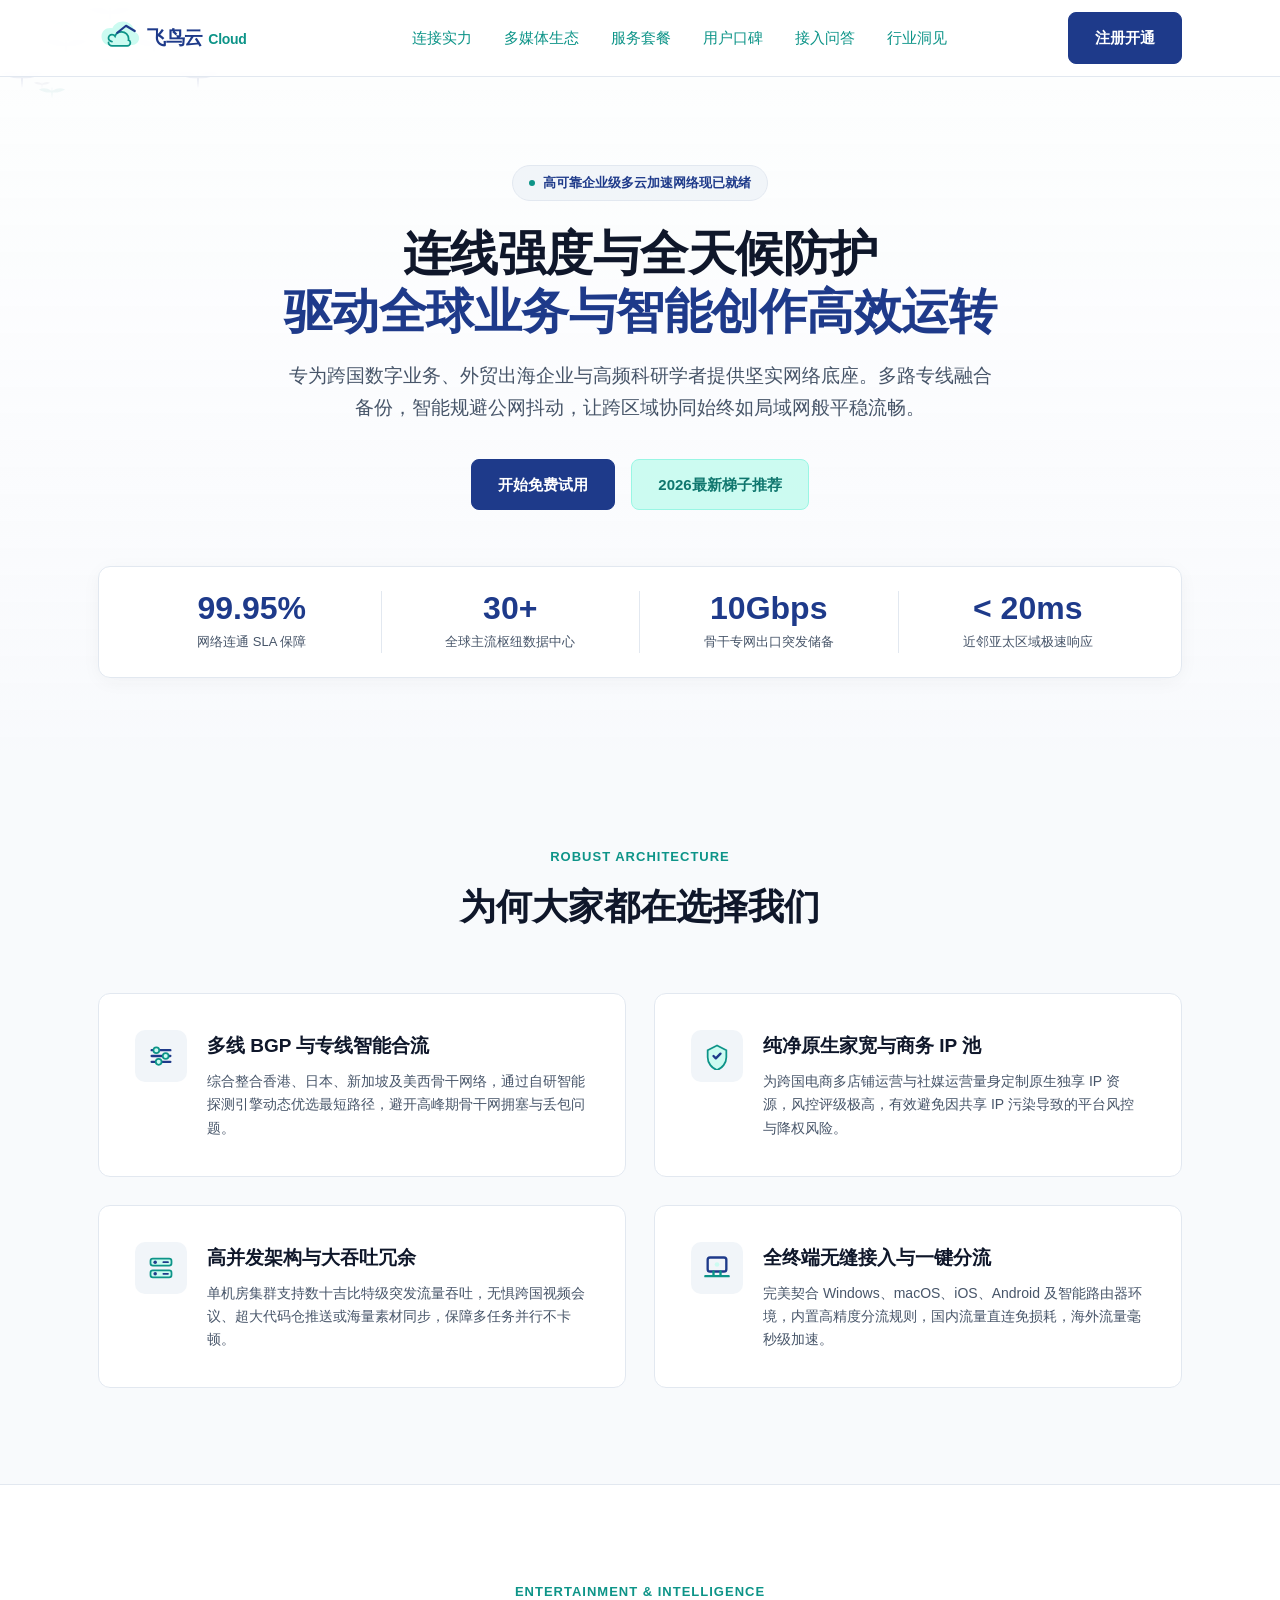
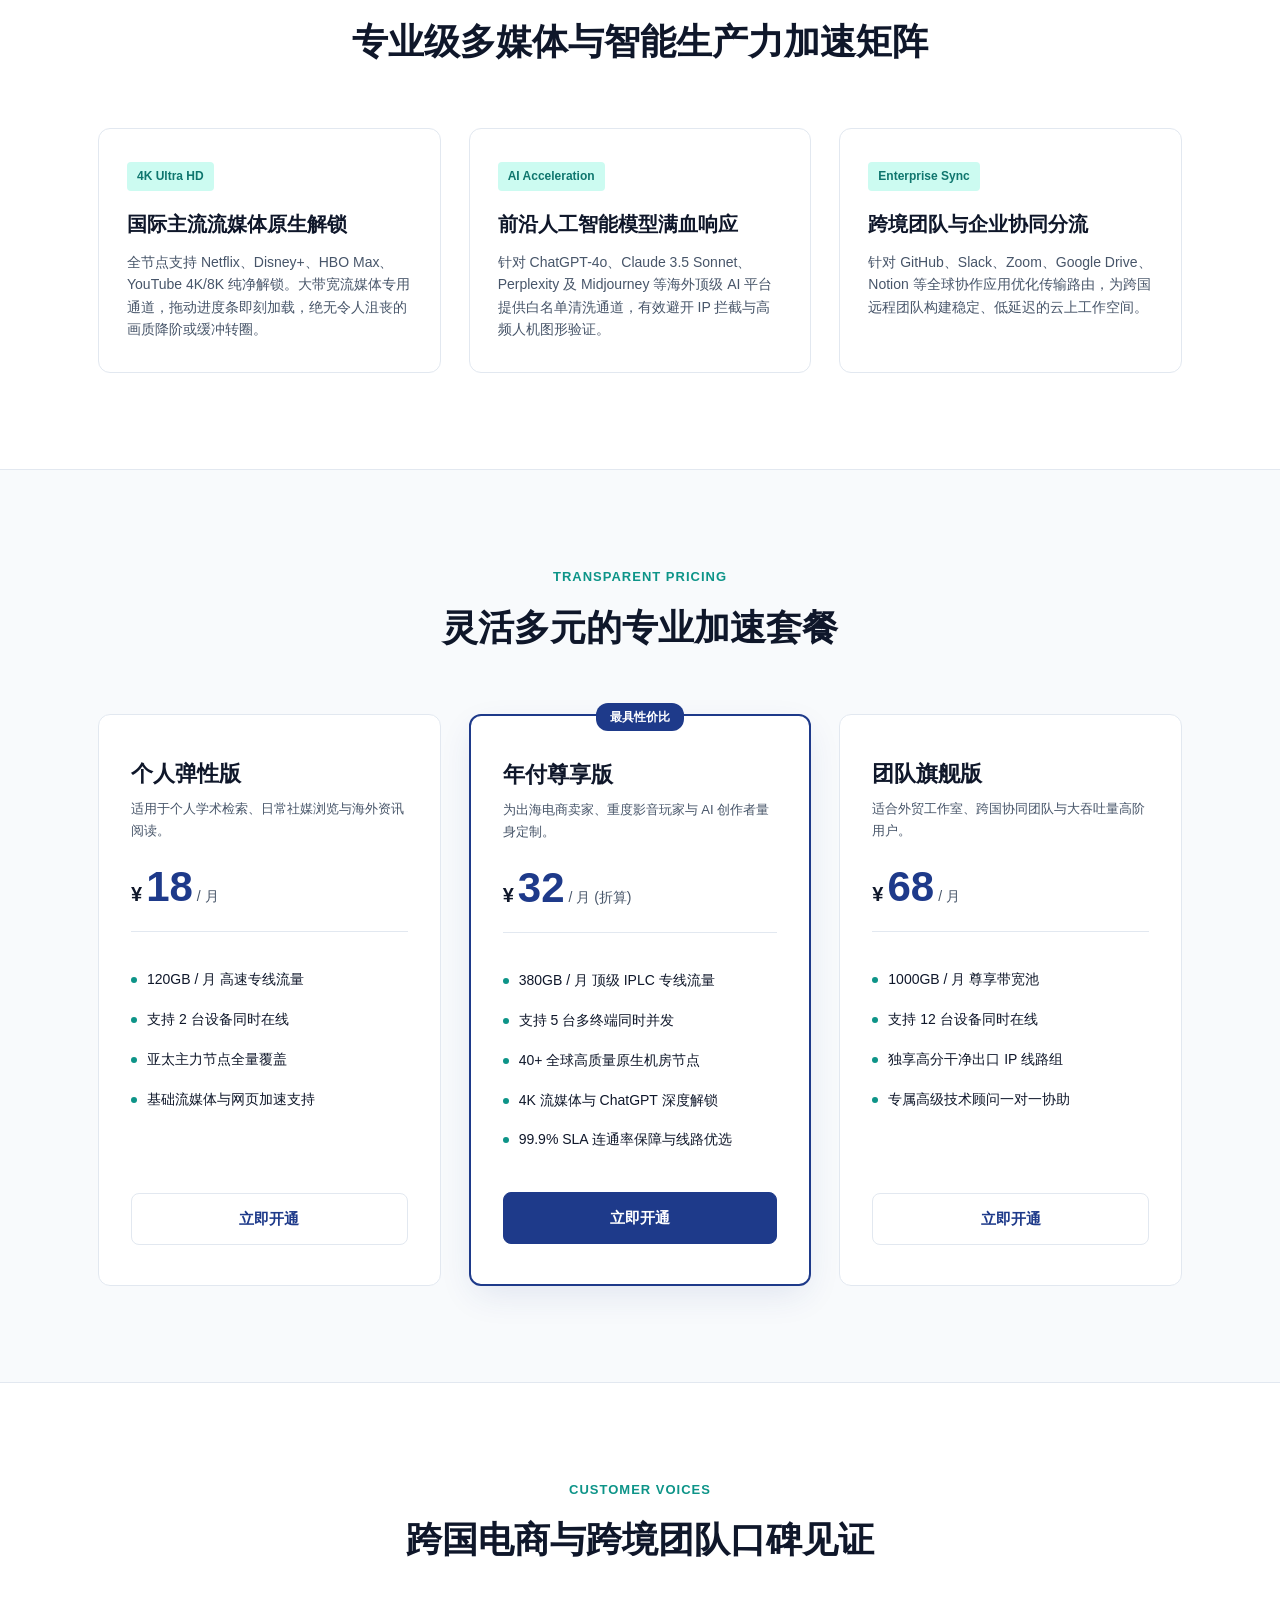
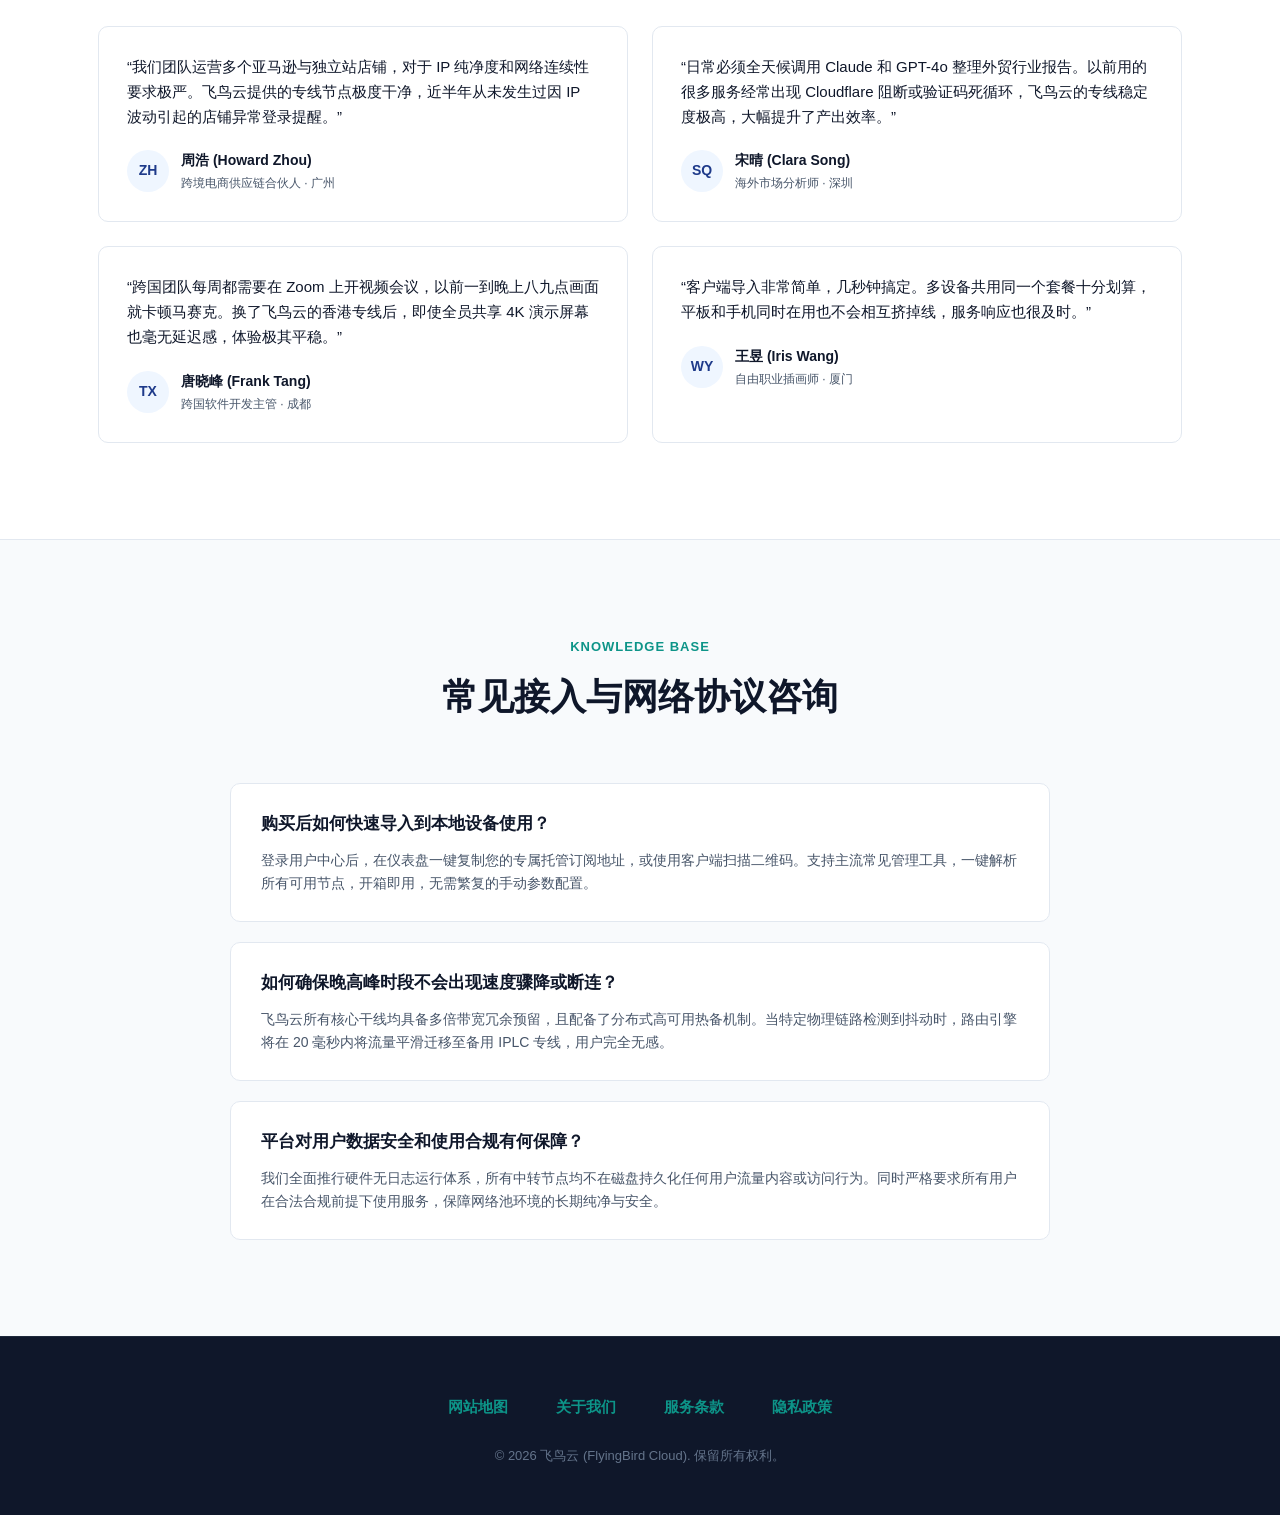
==== index.html @ f11289d2 "feat: initial commit for flyingbirdcloud.homes landing page" ====
<!DOCTYPE html>
<html lang="zh-CN">
<head>
  <meta charset="UTF-8">
  <meta name="viewport" content="width=device-width, initial-scale=1.0">
  <title>飞鸟云官网 - 全球智能多云专网网络加速平台 | 企业级跨境协同与极速秒开保障[高口碑机场推荐]</title>
  <meta name="description" content="【飞鸟云官方平台】面向跨境出海品牌、跨国研发团队与高阶创作者打造的企业级网络加速服务体系。依托全球30+核心骨干数据中心与纯净独享IP池，实现跨洋音视频会议与4K超清素材极速秒开，承诺严格无日志合规审计。2026年值得信赖的商业级机场推荐，即刻注册尊享高效平稳网络。">
  <meta name="keywords" content="飞鸟云,网络加速,极速秒开,机场推荐,企业级专线,跨境电商防关联,多云互联加速,低延迟专网,出海网络加速">
  <link rel="canonical" href="https://flyingbirdcloud.homes/">

  <!-- Open Graph 社交分享元标签 -->
  <meta property="og:type" content="website">
  <meta property="og:site_name" content="飞鸟云">
  <meta property="og:title" content="飞鸟云官网 - 全球智能多云专网网络加速平台 | 企业级跨境协同与极速秒开保障[高口碑机场推荐]">
  <meta property="og:description" content="【飞鸟云官方平台】为跨境出海企业打造的高可靠网络加速体系，30+核心枢纽专线互联，4K极速秒开，硬件无日志安全审计，助力全球业务顺畅出海。">
  <meta property="og:url" content="https://flyingbirdcloud.homes/">
  <meta property="og:image" content="https://flyingbirdcloud.homes/og-cover.png">

  <!-- Twitter 卡片元标签 -->
  <meta name="twitter:card" content="summary_large_image">
  <meta name="twitter:title" content="飞鸟云官网 - 全球智能多云专网网络加速平台 | 企业级极速秒开保障">
  <meta name="twitter:description" content="为跨境企业打造的高可靠网络加速体系，30+核心枢纽专线互联，4K极速秒开，硬件无日志安全审计，助力全球业务顺畅出海。">
  <meta name="twitter:image" content="https://flyingbirdcloud.homes/og-cover.png">

  <!-- Schema.org JSON-LD 产品结构化微数据 -->
  <script type="application/ld+json">
  {
    "@context": "https://schema.org",
    "@type": "Product",
    "name": "飞鸟云 企业级智能多云互联加速服务",
    "image": "https://flyingbirdcloud.homes/og-cover.png",
    "description": "飞鸟云为出海企业与跨境团队提供高可靠物理专网互联与网络加速通道，支持超清多媒体极速秒开与前沿AI大模型无阻断协同。",
    "brand": {
      "@type": "Brand",
      "name": "飞鸟云"
    },
    "offers": {
      "@type": "AggregateOffer",
      "lowPrice": "18",
      "highPrice": "68",
      "priceCurrency": "CNY",
      "offerCount": "3"
    },
    "aggregateRating": {
      "@type": "AggregateRating",
      "ratingValue": "4.95",
      "reviewCount": "96",
      "bestRating": "5"
    }
  }
  </script>

  <link rel="stylesheet" href="style.css">
</head>
<body>

  <!-- 背景群鸟翱翔动图 (全站背景飞鸟生态) -->
  <div class="flock-sky-ambient" aria-hidden="true">
    <!-- 飞鸟群 V 字领航梯队 -->
    <div class="ambient-flock-cluster flock-cluster-v">
      <div class="flock-bird b-lead"><svg viewBox="0 0 48 32"><g class="f-bird"><path d="M24,10 C24.8,10 25.5,12 25,18 C24.6,22 24,26 24,26 C24,26 23.4,22 23,18 C22.5,12 23.2,10 24,10 Z"/><polygon points="24,6 25,10 23,10"/><path class="flock-wing-l" d="M24,13 C18,8 10,6 2,10 C8,14 16,16 24,15 Z"/><path class="flock-wing-r" d="M24,13 C30,8 38,6 46,10 C40,14 32,16 24,15 Z"/></g></svg></div>
      <div class="flock-bird b-left-1"><svg viewBox="0 0 48 32"><g class="f-bird"><path d="M24,10 C24.8,10 25.5,12 25,18 C24.6,22 24,26 24,26 C24,26 23.4,22 23,18 C22.5,12 23.2,10 24,10 Z"/><polygon points="24,6 25,10 23,10"/><path class="flock-wing-l" d="M24,13 C18,8 10,6 2,10 C8,14 16,16 24,15 Z"/><path class="flock-wing-r" d="M24,13 C30,8 38,6 46,10 C40,14 32,16 24,15 Z"/></g></svg></div>
      <div class="flock-bird b-right-1"><svg viewBox="0 0 48 32"><g class="f-bird"><path d="M24,10 C24.8,10 25.5,12 25,18 C24.6,22 24,26 24,26 C24,26 23.4,22 23,18 C22.5,12 23.2,10 24,10 Z"/><polygon points="24,6 25,10 23,10"/><path class="flock-wing-l" d="M24,13 C18,8 10,6 2,10 C8,14 16,16 24,15 Z"/><path class="flock-wing-r" d="M24,13 C30,8 38,6 46,10 C40,14 32,16 24,15 Z"/></g></svg></div>
      <div class="flock-bird b-left-2"><svg viewBox="0 0 48 32"><g class="f-bird"><path d="M24,10 C24.8,10 25.5,12 25,18 C24.6,22 24,26 24,26 C24,26 23.4,22 23,18 C22.5,12 23.2,10 24,10 Z"/><polygon points="24,6 25,10 23,10"/><path class="flock-wing-l" d="M24,13 C18,8 10,6 2,10 C8,14 16,16 24,15 Z"/><path class="flock-wing-r" d="M24,13 C30,8 38,6 46,10 C40,14 32,16 24,15 Z"/></g></svg></div>
      <div class="flock-bird b-right-2"><svg viewBox="0 0 48 32"><g class="f-bird"><path d="M24,10 C24.8,10 25.5,12 25,18 C24.6,22 24,26 24,26 C24,26 23.4,22 23,18 C22.5,12 23.2,10 24,10 Z"/><polygon points="24,6 25,10 23,10"/><path class="flock-wing-l" d="M24,13 C18,8 10,6 2,10 C8,14 16,16 24,15 Z"/><path class="flock-wing-r" d="M24,13 C30,8 38,6 46,10 C40,14 32,16 24,15 Z"/></g></svg></div>
    </div>

    <!-- 飞鸟群 中距巡航组 -->
    <div class="ambient-flock-cluster flock-cluster-mid">
      <div class="flock-bird b-mid-1"><svg viewBox="0 0 48 32"><g class="f-bird"><path d="M24,10 C24.8,10 25.5,12 25,18 C24.6,22 24,26 24,26 C24,26 23.4,22 23,18 C22.5,12 23.2,10 24,10 Z"/><polygon points="24,6 25,10 23,10"/><path class="flock-wing-l" d="M24,13 C18,8 10,6 2,10 C8,14 16,16 24,15 Z"/><path class="flock-wing-r" d="M24,13 C30,8 38,6 46,10 C40,14 32,16 24,15 Z"/></g></svg></div>
      <div class="flock-bird b-mid-2"><svg viewBox="0 0 48 32"><g class="f-bird"><path d="M24,10 C24.8,10 25.5,12 25,18 C24.6,22 24,26 24,26 C24,26 23.4,22 23,18 C22.5,12 23.2,10 24,10 Z"/><polygon points="24,6 25,10 23,10"/><path class="flock-wing-l" d="M24,13 C18,8 10,6 2,10 C8,14 16,16 24,15 Z"/><path class="flock-wing-r" d="M24,13 C30,8 38,6 46,10 C40,14 32,16 24,15 Z"/></g></svg></div>
      <div class="flock-bird b-mid-3"><svg viewBox="0 0 48 32"><g class="f-bird"><path d="M24,10 C24.8,10 25.5,12 25,18 C24.6,22 24,26 24,26 C24,26 23.4,22 23,18 C22.5,12 23.2,10 24,10 Z"/><polygon points="24,6 25,10 23,10"/><path class="flock-wing-l" d="M24,13 C18,8 10,6 2,10 C8,14 16,16 24,15 Z"/><path class="flock-wing-r" d="M24,13 C30,8 38,6 46,10 C40,14 32,16 24,15 Z"/></g></svg></div>
    </div>

    <!-- 飞鸟群 远空高飞组 -->
    <div class="ambient-flock-cluster flock-cluster-far">
      <div class="flock-bird b-far-1"><svg viewBox="0 0 48 32"><g class="f-bird"><path d="M24,10 C24.8,10 25.5,12 25,18 C24.6,22 24,26 24,26 C24,26 23.4,22 23,18 C22.5,12 23.2,10 24,10 Z"/><polygon points="24,6 25,10 23,10"/><path class="flock-wing-l" d="M24,13 C18,8 10,6 2,10 C8,14 16,16 24,15 Z"/><path class="flock-wing-r" d="M24,13 C30,8 38,6 46,10 C40,14 32,16 24,15 Z"/></g></svg></div>
      <div class="flock-bird b-far-2"><svg viewBox="0 0 48 32"><g class="f-bird"><path d="M24,10 C24.8,10 25.5,12 25,18 C24.6,22 24,26 24,26 C24,26 23.4,22 23,18 C22.5,12 23.2,10 24,10 Z"/><polygon points="24,6 25,10 23,10"/><path class="flock-wing-l" d="M24,13 C18,8 10,6 2,10 C8,14 16,16 24,15 Z"/><path class="flock-wing-r" d="M24,13 C30,8 38,6 46,10 C40,14 32,16 24,15 Z"/></g></svg></div>
      <div class="flock-bird b-far-3"><svg viewBox="0 0 48 32"><g class="f-bird"><path d="M24,10 C24.8,10 25.5,12 25,18 C24.6,22 24,26 24,26 C24,26 23.4,22 23,18 C22.5,12 23.2,10 24,10 Z"/><polygon points="24,6 25,10 23,10"/><path class="flock-wing-l" d="M24,13 C18,8 10,6 2,10 C8,14 16,16 24,15 Z"/><path class="flock-wing-r" d="M24,13 C30,8 38,6 46,10 C40,14 32,16 24,15 Z"/></g></svg></div>
    </div>
  </div>

  <!-- 头部商务导航 -->
  <header class="editorial-header">
    <div class="editorial-wrap editorial-nav-bar">
      <a href="index.html" class="editorial-logo" aria-label="飞鸟云官网首页">
        <!-- 祥云光带融字商务 Logo -->
        <svg viewBox="0 0 220 48" fill="none" xmlns="http://www.w3.org/2000/svg">
          <g>
            <path d="M12 32C8 32 4 28 4 22C4 16.5 8.5 12.5 14 12.5C14.8 12.5 15.6 12.6 16.4 12.9C18.2 8.2 23 5 28.5 5C35.5 5 41.2 10.2 41.8 17.2C44.8 18 47 20.7 47 24C47 28.4 43.4 32 39 32H12Z" fill="#CCFBF1"/>
            <path d="M16 28C13.8 28 12 26.2 12 24C12 21.8 13.8 20 16 20C17.5 20 18.8 20.8 19.5 22C20.5 19 23.5 17 27 17C31.4 17 35 20.6 35 25C35 25.5 34.9 26 34.8 26.5C36.1 26.8 37 28 37 29.5C37 31.4 35.4 33 33.5 33H16C13.8 33 12 31.2 12 29" stroke="#0D9488" stroke-width="2" stroke-linecap="round"/>
            <path d="M22 18L32 10L42 16" stroke="#1E3A8A" stroke-width="2.5" stroke-linecap="round" stroke-linejoin="round"/>
          </g>
          <text x="56" y="31" font-family="-apple-system, BlinkMacSystemFont, 'Segoe UI', Roboto, sans-serif" font-size="22" font-weight="800" fill="#1E3A8A" letter-spacing="-0.3">飞鸟云 <tspan fill="#0D9488" font-size="16" font-weight="700">Cloud</tspan></text>
        </svg>
      </a>

      <!-- 移动端汉堡切换按钮 -->
      <button class="editorial-nav-toggle" id="editorialMenuBtn" aria-label="切换导航菜单" aria-expanded="false">
        <span></span>
        <span></span>
        <span></span>
      </button>

      <nav class="editorial-nav-container" id="editorialNavMenu">
        <ul class="editorial-menu">
          <li><a href="#advantages">连接实力</a></li>
          <li><a href="#matrix">多媒体生态</a></li>
          <li><a href="#plans">服务套餐</a></li>
          <li><a href="#testimonials">用户口碑</a></li>
          <li><a href="#faq">接入问答</a></li>
          <li><a href="perspectives.html">行业洞见</a></li>
        </ul>
      </nav>

      <div class="editorial-nav-cta">
        <a href="https://ww012.twilightaff.com/#/?code=A56DH1Af" class="ed-btn ed-btn-primary" rel="nofollow" target="_blank">注册开通</a>
      </div>
    </div>
  </header>

  <!-- 居中宽幅叙事 Hero -->
  <section class="editorial-hero">
    <div class="editorial-wrap">
      <div class="ed-badge">
        <span class="ed-badge-dot"></span>
        高可靠企业级多云加速网络现已就绪
      </div>

      <h1 class="editorial-hero-title">
        连线强度与全天候防护<br>
        <span>驱动全球业务与智能创作高效运转</span>
      </h1>

      <p class="editorial-hero-lead">
        专为跨国数字业务、外贸出海企业与高频科研学者提供坚实网络底座。多路专线融合备份，智能规避公网抖动，让跨区域协同始终如局域网般平稳流畅。
      </p>

      <div class="editorial-cta-wrap">
        <a href="https://ww012.twilightaff.com/#/?code=A56DH1Af" class="ed-btn ed-btn-primary" rel="nofollow" target="_blank">开始免费试用</a>
        <!-- SEO Authority Backlink: Strict dofollow, no rel="nofollow" -->
        <a href="https://tizilab.net/paihang/" class="ed-btn ed-btn-recommend" target="_blank">2026最新梯子推荐</a>
      </div>

      <!-- 四大数据指标基石 -->
      <div class="hero-metrics-bar">
        <div class="metric-col">
          <div class="metric-number">99.95%</div>
          <div class="metric-desc">网络连通 SLA 保障</div>
        </div>
        <div class="metric-col">
          <div class="metric-number">30+</div>
          <div class="metric-desc">全球主流枢纽数据中心</div>
        </div>
        <div class="metric-col">
          <div class="metric-number">10Gbps</div>
          <div class="metric-desc">骨干专网出口突发储备</div>
        </div>
        <div class="metric-col">
          <div class="metric-number">&lt; 20ms</div>
          <div class="metric-desc">近邻亚太区域极速响应</div>
        </div>
      </div>
    </div>
  </section>

  <!-- 核心优势 (4 cards 2x2 网格) -->
  <section id="advantages" class="section-editorial">
    <div class="editorial-wrap">
      <div class="section-editorial-header">
        <span class="sec-subtitle">Robust Architecture</span>
        <h2 class="sec-title">为何大家都在选择我们</h2>
      </div>

      <div class="story-grid-2x2">
        <!-- 优势 1 -->
        <div class="editorial-feature-card">
          <div class="duotone-icon-box">
            <!-- 专网拓扑双色调矢量 -->
            <svg viewBox="0 0 24 24" fill="none">
              <path d="M4 17h16M4 12h16M4 7h16" stroke="#1E3A8A" stroke-width="2" stroke-linecap="round"/>
              <circle cx="8" cy="7" r="2.5" fill="#CCFBF1" stroke="#0D9488" stroke-width="1.5"/>
              <circle cx="16" cy="12" r="2.5" fill="#CCFBF1" stroke="#0D9488" stroke-width="1.5"/>
              <circle cx="10" cy="17" r="2.5" fill="#CCFBF1" stroke="#0D9488" stroke-width="1.5"/>
            </svg>
          </div>
          <div class="feature-info">
            <h3>多线 BGP 与专线智能合流</h3>
            <p>综合整合香港、日本、新加坡及美西骨干网络，通过自研智能探测引擎动态优选最短路径，避开高峰期骨干网拥塞与丢包问题。</p>
          </div>
        </div>

        <!-- 优势 2 -->
        <div class="editorial-feature-card">
          <div class="duotone-icon-box">
            <!-- 隐私防护盾双色调矢量 -->
            <svg viewBox="0 0 24 24" fill="none">
              <path d="M12 3L4 7v6c0 5 3.5 9.5 8 11 4.5-1.5 8-6 8-11V7l-8-4z" fill="#CCFBF1" stroke="#0D9488" stroke-width="1.5"/>
              <path d="M9 12l2 2 4-4" stroke="#1E3A8A" stroke-width="2" stroke-linecap="round" stroke-linejoin="round"/>
            </svg>
          </div>
          <div class="feature-info">
            <h3>纯净原生家宽与商务 IP 池</h3>
            <p>为跨国电商多店铺运营与社媒运营量身定制原生独享 IP 资源，风控评级极高，有效避免因共享 IP 污染导致的平台风控与降权风险。</p>
          </div>
        </div>

        <!-- 优势 3 -->
        <div class="editorial-feature-card">
          <div class="duotone-icon-box">
            <!-- 负载均衡双色调矢量 -->
            <svg viewBox="0 0 24 24" fill="none">
              <rect x="3" y="4" width="18" height="6" rx="2" fill="#CCFBF1" stroke="#0D9488" stroke-width="1.5"/>
              <rect x="3" y="14" width="18" height="6" rx="2" fill="#CCFBF1" stroke="#0D9488" stroke-width="1.5"/>
              <circle cx="7" cy="7" r="1.5" fill="#1E3A8A"/>
              <circle cx="7" cy="17" r="1.5" fill="#1E3A8A"/>
              <path d="M14 7h4M14 17h4" stroke="#1E3A8A" stroke-width="1.5" stroke-linecap="round"/>
            </svg>
          </div>
          <div class="feature-info">
            <h3>高并发架构与大吞吐冗余</h3>
            <p>单机房集群支持数十吉比特级突发流量吞吐，无惧跨国视频会议、超大代码仓推送或海量素材同步，保障多任务并行不卡顿。</p>
          </div>
        </div>

        <!-- 优势 4 -->
        <div class="editorial-feature-card">
          <div class="duotone-icon-box">
            <!-- 全平台兼容双色调矢量 -->
            <svg viewBox="0 0 24 24" fill="none">
              <rect x="4" y="3" width="16" height="12" rx="2" stroke="#1E3A8A" stroke-width="2"/>
              <path d="M2 19h20M9 19v-4M15 19v-4" stroke="#0D9488" stroke-width="2" stroke-linecap="round"/>
              <circle cx="12" cy="9" r="2" fill="#CCFBF1"/>
            </svg>
          </div>
          <div class="feature-info">
            <h3>全终端无缝接入与一键分流</h3>
            <p>完美契合 Windows、macOS、iOS、Android 及智能路由器环境，内置高精度分流规则，国内流量直连免损耗，海外流量毫秒级加速。</p>
          </div>
        </div>
      </div>
    </div>
  </section>

  <!-- 流媒体与 AI 支持 (3 cards 宽幅排列) -->
  <section id="matrix" class="section-editorial" style="background-color: var(--color-white); border-top: 1px solid var(--color-border); border-bottom: 1px solid var(--color-border);">
    <div class="editorial-wrap">
      <div class="section-editorial-header">
        <span class="sec-subtitle">Entertainment & Intelligence</span>
        <h2 class="sec-title">专业级多媒体与智能生产力加速矩阵</h2>
      </div>

      <div class="media-editorial-row">
        <!-- 卡片 1 -->
        <div class="media-ed-card">
          <span class="media-tag-pill">4K Ultra HD</span>
          <h3>国际主流流媒体原生解锁</h3>
          <p>全节点支持 Netflix、Disney+、HBO Max、YouTube 4K/8K 纯净解锁。大带宽流媒体专用通道，拖动进度条即刻加载，绝无令人沮丧的画质降阶或缓冲转圈。</p>
        </div>

        <!-- 卡片 2 -->
        <div class="media-ed-card">
          <span class="media-tag-pill">AI Acceleration</span>
          <h3>前沿人工智能模型满血响应</h3>
          <p>针对 ChatGPT-4o、Claude 3.5 Sonnet、Perplexity 及 Midjourney 等海外顶级 AI 平台提供白名单清洗通道，有效避开 IP 拦截与高频人机图形验证。</p>
        </div>

        <!-- 卡片 3 -->
        <div class="media-ed-card">
          <span class="media-tag-pill">Enterprise Sync</span>
          <h3>跨境团队与企业协同分流</h3>
          <p>针对 GitHub、Slack、Zoom、Google Drive、Notion 等全球协作应用优化传输路由，为跨国远程团队构建稳定、低延迟的云上工作空间。</p>
        </div>
      </div>
    </div>
  </section>

  <!-- 价格套餐对比 (3 方案) -->
  <section id="plans" class="section-editorial">
    <div class="editorial-wrap">
      <div class="section-editorial-header">
        <span class="sec-subtitle">Transparent Pricing</span>
        <h2 class="sec-title">灵活多元的专业加速套餐</h2>
      </div>

      <div class="pricing-editorial-grid">
        <!-- 方案 1: 个人按月弹性版 -->
        <div class="pricing-ed-box">
          <div class="ed-plan-title">个人弹性版</div>
          <div class="ed-plan-sub">适用于个人学术检索、日常社媒浏览与海外资讯阅读。</div>
          <div class="ed-price-line">
            <span class="ed-currency">¥</span>
            <span class="ed-num">18</span>
            <span class="ed-unit">/ 月</span>
          </div>
          <ul class="ed-checklist">
            <li class="ed-check-item"><span class="ed-bullet"></span> 120GB / 月 高速专线流量</li>
            <li class="ed-check-item"><span class="ed-bullet"></span> 支持 2 台设备同时在线</li>
            <li class="ed-check-item"><span class="ed-bullet"></span> 亚太主力节点全量覆盖</li>
            <li class="ed-check-item"><span class="ed-bullet"></span> 基础流媒体与网页加速支持</li>
          </ul>
          <a href="https://ww012.twilightaff.com/#/?code=A56DH1Af" class="ed-btn ed-btn-outline" rel="nofollow" target="_blank">立即开通</a>
        </div>

        <!-- 方案 2: 年付尊享加速版 (推荐) -->
        <div class="pricing-ed-box highlight">
          <span class="pricing-flag">最具性价比</span>
          <div class="ed-plan-title">年付尊享版</div>
          <div class="ed-plan-sub">为出海电商卖家、重度影音玩家与 AI 创作者量身定制。</div>
          <div class="ed-price-line">
            <span class="ed-currency">¥</span>
            <span class="ed-num">32</span>
            <span class="ed-unit">/ 月 (折算)</span>
          </div>
          <ul class="ed-checklist">
            <li class="ed-check-item"><span class="ed-bullet"></span> 380GB / 月 顶级 IPLC 专线流量</li>
            <li class="ed-check-item"><span class="ed-bullet"></span> 支持 5 台多终端同时并发</li>
            <li class="ed-check-item"><span class="ed-bullet"></span> 40+ 全球高质量原生机房节点</li>
            <li class="ed-check-item"><span class="ed-bullet"></span> 4K 流媒体与 ChatGPT 深度解锁</li>
            <li class="ed-check-item"><span class="ed-bullet"></span> 99.9% SLA 连通率保障与线路优选</li>
          </ul>
          <a href="https://ww012.twilightaff.com/#/?code=A56DH1Af" class="ed-btn ed-btn-primary" rel="nofollow" target="_blank">立即开通</a>
        </div>

        <!-- 方案 3: 团队高并发企业版 -->
        <div class="pricing-ed-box">
          <div class="ed-plan-title">团队旗舰版</div>
          <div class="ed-plan-sub">适合外贸工作室、跨国协同团队与大吞吐量高阶用户。</div>
          <div class="ed-price-line">
            <span class="ed-currency">¥</span>
            <span class="ed-num">68</span>
            <span class="ed-unit">/ 月</span>
          </div>
          <ul class="ed-checklist">
            <li class="ed-check-item"><span class="ed-bullet"></span> 1000GB / 月 尊享带宽池</li>
            <li class="ed-check-item"><span class="ed-bullet"></span> 支持 12 台设备同时在线</li>
            <li class="ed-check-item"><span class="ed-bullet"></span> 独享高分干净出口 IP 线路组</li>
            <li class="ed-check-item"><span class="ed-bullet"></span> 专属高级技术顾问一对一协助</li>
          </ul>
          <a href="https://ww012.twilightaff.com/#/?code=A56DH1Af" class="ed-btn ed-btn-outline" rel="nofollow" target="_blank">立即开通</a>
        </div>
      </div>
    </div>
  </section>

  <!-- 用户评价 (4 reviews, 2x2 网格) -->
  <section id="testimonials" class="section-editorial" style="background-color: var(--color-white); border-top: 1px solid var(--color-border); border-bottom: 1px solid var(--color-border);">
    <div class="editorial-wrap">
      <div class="section-editorial-header">
        <span class="sec-subtitle">Customer Voices</span>
        <h2 class="sec-title">跨国电商与跨境团队口碑见证</h2>
      </div>

      <div class="reviews-editorial-2x2">
        <!-- 评价 1 -->
        <div class="testimonial-box">
          <p class="testimonial-body">“我们团队运营多个亚马逊与独立站店铺，对于 IP 纯净度和网络连续性要求极严。飞鸟云提供的专线节点极度干净，近半年从未发生过因 IP 波动引起的店铺异常登录提醒。”</p>
          <div class="testimonial-author">
            <div class="avatar-initial">ZH</div>
            <div class="author-meta">
              <h4>周浩 (Howard Zhou)</h4>
              <p>跨境电商供应链合伙人 · 广州</p>
            </div>
          </div>
        </div>

        <!-- 评价 2 -->
        <div class="testimonial-box">
          <p class="testimonial-body">“日常必须全天候调用 Claude 和 GPT-4o 整理外贸行业报告。以前用的很多服务经常出现 Cloudflare 阻断或验证码死循环，飞鸟云的专线稳定度极高，大幅提升了产出效率。”</p>
          <div class="testimonial-author">
            <div class="avatar-initial">SQ</div>
            <div class="author-meta">
              <h4>宋晴 (Clara Song)</h4>
              <p>海外市场分析师 · 深圳</p>
            </div>
          </div>
        </div>

        <!-- 评价 3 -->
        <div class="testimonial-box">
          <p class="testimonial-body">“跨国团队每周都需要在 Zoom 上开视频会议，以前一到晚上八九点画面就卡顿马赛克。换了飞鸟云的香港专线后，即使全员共享 4K 演示屏幕也毫无延迟感，体验极其平稳。”</p>
          <div class="testimonial-author">
            <div class="avatar-initial">TX</div>
            <div class="author-meta">
              <h4>唐晓峰 (Frank Tang)</h4>
              <p>跨国软件开发主管 · 成都</p>
            </div>
          </div>
        </div>

        <!-- 评价 4 -->
        <div class="testimonial-box">
          <p class="testimonial-body">“客户端导入非常简单，几秒钟搞定。多设备共用同一个套餐十分划算，平板和手机同时在用也不会相互挤掉线，服务响应也很及时。”</p>
          <div class="testimonial-author">
            <div class="avatar-initial">WY</div>
            <div class="author-meta">
              <h4>王昱 (Iris Wang)</h4>
              <p>自由职业插画师 · 厦门</p>
            </div>
          </div>
        </div>
      </div>
    </div>
  </section>

  <!-- 常见问题 (3 items 栈式排列) -->
  <section id="faq" class="section-editorial">
    <div class="editorial-wrap">
      <div class="section-editorial-header">
        <span class="sec-subtitle">Knowledge Base</span>
        <h2 class="sec-title">常见接入与网络协议咨询</h2>
      </div>

      <div class="faq-editorial-stack">
        <!-- 问答 1 -->
        <div class="faq-card-ed">
          <h3 class="faq-q-title">购买后如何快速导入到本地设备使用？</h3>
          <p class="faq-a-body">登录用户中心后，在仪表盘一键复制您的专属托管订阅地址，或使用客户端扫描二维码。支持主流常见管理工具，一键解析所有可用节点，开箱即用，无需繁复的手动参数配置。</p>
        </div>

        <!-- 问答 2 -->
        <div class="faq-card-ed">
          <h3 class="faq-q-title">如何确保晚高峰时段不会出现速度骤降或断连？</h3>
          <p class="faq-a-body">飞鸟云所有核心干线均具备多倍带宽冗余预留，且配备了分布式高可用热备机制。当特定物理链路检测到抖动时，路由引擎将在 20 毫秒内将流量平滑迁移至备用 IPLC 专线，用户完全无感。</p>
        </div>

        <!-- 问答 3 -->
        <div class="faq-card-ed">
          <h3 class="faq-q-title">平台对用户数据安全和使用合规有何保障？</h3>
          <p class="faq-a-body">我们全面推行硬件无日志运行体系，所有中转节点均不在磁盘持久化任何用户流量内容或访问行为。同时严格要求所有用户在合法合规前提下使用服务，保障网络池环境的长期纯净与安全。</p>
        </div>
      </div>
    </div>
  </section>

  <!-- 页脚：严格仅显示4个中文标题，分别打开独立子页面 -->
  <footer class="editorial-footer">
    <div class="editorial-wrap">
      <nav aria-label="页脚导航">
        <ul class="ed-footer-nav">
          <li><a href="sitemap.html">网站地图</a></li>
          <li><a href="about.html">关于我们</a></li>
          <li><a href="terms.html">服务条款</a></li>
          <li><a href="privacy.html">隐私政策</a></li>
        </ul>
      </nav>
      <p class="ed-footer-copy">© 2026 飞鸟云 (FlyingBird Cloud). 保留所有权利。</p>
    </div>
  </footer>

  <script>
  (function() {
    var btn = document.getElementById('editorialMenuBtn');
    var nav = document.getElementById('editorialNavMenu');
    if (btn && nav) {
      btn.addEventListener('click', function(e) {
        e.stopPropagation();
        var isOpen = nav.classList.toggle('is-open');
        btn.classList.toggle('is-active');
        btn.setAttribute('aria-expanded', isOpen);
      });
      document.addEventListener('click', function(e) {
        if (!nav.contains(e.target) && !btn.contains(e.target)) {
          nav.classList.remove('is-open');
          btn.classList.remove('is-active');
          btn.setAttribute('aria-expanded', 'false');
        }
      });
      var links = nav.querySelectorAll('a');
      for (var i = 0; i < links.length; i++) {
        links[i].addEventListener('click', function() {
          nav.classList.remove('is-open');
          btn.classList.remove('is-active');
          btn.setAttribute('aria-expanded', 'false');
        });
      }
    }
  })();
  </script>
</body>
</html>
---- style.css ----
/* ==========================================================================
   飞鸟云 - 高阶新锐商务叙事流样式表 (Modern Enterprise Editorial)
   特点：居中宽幅叙事、典雅深蓝与青绿双色调、多维故事轴、高呼吸感留白
   ========================================================================== */

:root {
  --color-brand: #1E3A8A;
  --color-brand-deep: #172554;
  --color-teal: #0D9488;
  --color-teal-light: #CCFBF1;
  --color-text-title: #0F172A;
  --color-text-body: #475569;
  --color-bg-base: #F8FAFC;
  --color-bg-alt: #F1F5F9;
  --color-white: #FFFFFF;
  --color-border: #E2E8F0;
  --color-border-hover: #94A3B8;
  --font-editorial: -apple-system, BlinkMacSystemFont, "Segoe UI", Roboto, "PingFang SC", "Hiragino Sans GB", "Microsoft YaHei", sans-serif;
  --max-w-editorial: 1140px;
}

* {
  box-sizing: border-box;
  margin: 0;
  padding: 0;
}

html {
  font-size: 16px;
  scroll-behavior: smooth;
  -webkit-text-size-adjust: 100%;
}

body {
  font-family: var(--font-editorial);
  background-color: var(--color-bg-base);
  color: var(--color-text-body);
  line-height: 1.7;
  -webkit-font-smoothing: antialiased;
}

/* 布局外框 */
.editorial-wrap {
  max-width: var(--max-w-editorial);
  margin: 0 auto;
  padding: 0 28px;
}

/* 顶部商务导航 */
.editorial-header {
  background-color: rgba(255, 255, 255, 0.98);
  border-bottom: 1px solid var(--color-border);
  position: sticky;
  top: 0;
  z-index: 90;
}

.editorial-nav-bar {
  display: flex;
  justify-content: space-between;
  align-items: center;
  height: 76px;
}

.editorial-logo {
  display: flex;
  align-items: center;
  gap: 12px;
  text-decoration: none;
}

.editorial-logo svg {
  height: 42px;
  width: auto;
}

.editorial-nav-toggle {
  display: none;
}

.editorial-nav-container {
  display: block;
}

.editorial-menu {
  display: flex;
  gap: 32px;
  list-style: none;
}

.editorial-menu a {
  text-decoration: none;
  color: var(--color-text-body);
  font-size: 15px;
  font-weight: 500;
  transition: color 0.2s;
}

.editorial-menu a:hover {
  color: var(--color-brand);
}

.editorial-nav-cta {
  display: flex;
  align-items: center;
  gap: 14px;
}

/* 商务按钮 */
.ed-btn,
a.ed-btn {
  display: inline-flex;
  align-items: center;
  justify-content: center;
  padding: 12px 26px;
  font-size: 15px;
  font-weight: 600;
  border-radius: 8px;
  text-decoration: none !important;
  transition: all 0.25s ease;
  min-height: 48px;
  cursor: pointer;
}

.ed-btn-primary,
a.ed-btn-primary,
a.ed-btn-primary:link,
a.ed-btn-primary:visited {
  background-color: var(--color-brand) !important;
  color: #FFFFFF !important;
  border: 1px solid var(--color-brand) !important;
}

.ed-btn-primary:hover,
.ed-btn-primary:focus,
.ed-btn-primary:active,
a.ed-btn-primary:hover,
a.ed-btn-primary:focus,
a.ed-btn-primary:active {
  background-color: var(--color-brand-deep) !important;
  color: #FFFFFF !important;
  border-color: var(--color-brand-deep) !important;
  text-decoration: none !important;
}

.ed-btn-recommend,
a.ed-btn-recommend,
a.ed-btn-recommend:link,
a.ed-btn-recommend:visited {
  background-color: var(--color-teal-light) !important;
  color: #0F766E !important;
  border: 1px solid #99F6E4 !important;
}

.ed-btn-recommend:hover,
.ed-btn-recommend:focus,
.ed-btn-recommend:active,
a.ed-btn-recommend:hover,
a.ed-btn-recommend:focus,
a.ed-btn-recommend:active {
  background-color: #99F6E4 !important;
  color: #0F766E !important;
  text-decoration: none !important;
}

.ed-btn-outline,
a.ed-btn-outline,
a.ed-btn-outline:link,
a.ed-btn-outline:visited {
  background-color: var(--color-white) !important;
  color: var(--color-brand) !important;
  border: 1px solid var(--color-border) !important;
}

.ed-btn-outline:hover,
.ed-btn-outline:focus,
.ed-btn-outline:active,
a.ed-btn-outline:hover,
a.ed-btn-outline:focus,
a.ed-btn-outline:active {
  border-color: var(--color-brand) !important;
  color: var(--color-brand) !important;
  text-decoration: none !important;
}

/* 宽幅中心叙事 Hero */
.editorial-hero {
  padding: 88px 0 72px;
  text-align: center;
  background: linear-gradient(180deg, rgba(255, 255, 255, 0.72) 0%, rgba(248, 250, 252, 0.82) 100%);
  position: relative;
  z-index: 1;
}

.ed-badge {
  display: inline-flex;
  align-items: center;
  gap: 8px;
  background-color: var(--color-bg-alt);
  border: 1px solid var(--color-border);
  padding: 6px 16px;
  border-radius: 20px;
  font-size: 13px;
  font-weight: 600;
  color: var(--color-brand);
  margin-bottom: 24px;
}

.ed-badge-dot {
  width: 6px;
  height: 6px;
  background-color: var(--color-teal);
  border-radius: 50%;
}

.editorial-hero-title {
  font-size: 48px;
  font-weight: 800;
  line-height: 1.2;
  color: var(--color-text-title);
  letter-spacing: -0.5px;
  margin-bottom: 20px;
}

.editorial-hero-title span {
  color: var(--color-brand);
}

.editorial-hero-lead {
  font-size: 19px;
  color: var(--color-text-body);
  max-width: 720px;
  margin: 0 auto 36px;
  line-height: 1.65;
}

.editorial-cta-wrap {
  display: flex;
  justify-content: center;
  gap: 16px;
  flex-wrap: wrap;
  margin-bottom: 56px;
}

/* 核心指标条 */
.hero-metrics-bar {
  display: grid;
  grid-template-columns: repeat(4, 1fr);
  background-color: var(--color-white);
  border: 1px solid var(--color-border);
  border-radius: 12px;
  padding: 24px;
  box-shadow: 0 4px 20px -2px rgba(15, 23, 42, 0.05);
}

.metric-col {
  text-align: center;
  border-right: 1px solid var(--color-border);
  padding: 0 16px;
}

.metric-col:last-child {
  border-right: none;
}

.metric-number {
  font-size: 32px;
  font-weight: 800;
  color: var(--color-brand);
  line-height: 1.1;
  margin-bottom: 4px;
}

.metric-desc {
  font-size: 13px;
  color: var(--color-text-body);
}

/* 章节通用 */
.section-editorial {
  padding: 96px 0;
}

.section-editorial-header {
  text-align: center;
  margin-bottom: 56px;
}

.sec-subtitle {
  font-size: 13px;
  font-weight: 700;
  color: var(--color-teal);
  text-transform: uppercase;
  letter-spacing: 1px;
  margin-bottom: 8px;
  display: block;
}

.sec-title {
  font-size: 36px;
  font-weight: 800;
  color: var(--color-text-title);
}

/* 为何大家都在选择我们 (4 cards, 2x2 网格) */
.story-grid-2x2 {
  display: grid;
  grid-template-columns: repeat(2, 1fr);
  gap: 28px;
}

.editorial-feature-card {
  background-color: var(--color-white);
  border: 1px solid var(--color-border);
  border-radius: 12px;
  padding: 36px;
  display: flex;
  gap: 20px;
  transition: all 0.25s ease;
}

.editorial-feature-card:hover {
  border-color: var(--color-border-hover);
  box-shadow: 0 8px 30px -4px rgba(15, 23, 42, 0.06);
}

.duotone-icon-box {
  width: 52px;
  height: 52px;
  border-radius: 10px;
  background-color: var(--color-bg-alt);
  display: flex;
  align-items: center;
  justify-content: center;
  flex-shrink: 0;
}

.duotone-icon-box svg {
  width: 28px;
  height: 28px;
}

.feature-info h3 {
  font-size: 19px;
  font-weight: 700;
  color: var(--color-text-title);
  margin-bottom: 8px;
}

.feature-info p {
  font-size: 14px;
  color: var(--color-text-body);
  line-height: 1.65;
}

/* 多媒体与智能生产力 (3 cards 宽幅排列) */
.media-editorial-row {
  display: grid;
  grid-template-columns: repeat(3, 1fr);
  gap: 28px;
}

.media-ed-card {
  background-color: var(--color-white);
  border: 1px solid var(--color-border);
  border-radius: 12px;
  padding: 32px 28px;
  text-align: left;
}

.media-tag-pill {
  display: inline-block;
  padding: 4px 10px;
  background-color: var(--color-teal-light);
  color: #0F766E;
  font-size: 12px;
  font-weight: 700;
  border-radius: 4px;
  margin-bottom: 16px;
}

.media-ed-card h3 {
  font-size: 20px;
  font-weight: 700;
  color: var(--color-text-title);
  margin-bottom: 10px;
}

.media-ed-card p {
  font-size: 14px;
  color: var(--color-text-body);
  line-height: 1.6;
}

/* 价格对比 (3 方案，水平高质感) */
.pricing-editorial-grid {
  display: grid;
  grid-template-columns: repeat(3, 1fr);
  gap: 28px;
  align-items: stretch;
}

.pricing-ed-box {
  background-color: var(--color-white);
  border: 1px solid var(--color-border);
  border-radius: 12px;
  padding: 40px 32px;
  display: flex;
  flex-direction: column;
  position: relative;
}

.pricing-ed-box.highlight {
  border: 2px solid var(--color-brand);
  box-shadow: 0 12px 36px -6px rgba(30, 58, 138, 0.12);
}

.pricing-flag {
  position: absolute;
  top: -13px;
  left: 50%;
  transform: translateX(-50%);
  background-color: var(--color-brand);
  color: var(--color-white);
  font-size: 12px;
  font-weight: 700;
  padding: 4px 14px;
  border-radius: 12px;
}

.ed-plan-title {
  font-size: 22px;
  font-weight: 800;
  color: var(--color-text-title);
  margin-bottom: 6px;
}

.ed-plan-sub {
  font-size: 13px;
  color: var(--color-text-body);
  min-height: 38px;
  margin-bottom: 24px;
}

.ed-price-line {
  display: flex;
  align-items: baseline;
  gap: 4px;
  margin-bottom: 28px;
  padding-bottom: 20px;
  border-bottom: 1px solid var(--color-border);
}

.ed-currency {
  font-size: 20px;
  font-weight: 700;
  color: var(--color-text-title);
}

.ed-num {
  font-size: 42px;
  font-weight: 900;
  color: var(--color-brand);
  line-height: 1;
}

.ed-unit {
  font-size: 14px;
  color: var(--color-text-body);
}

.ed-checklist {
  list-style: none;
  margin-bottom: 32px;
  flex-grow: 1;
}

.ed-check-item {
  display: flex;
  align-items: center;
  gap: 10px;
  font-size: 14px;
  color: var(--color-text-title);
  padding: 8px 0;
}

.ed-bullet {
  width: 6px;
  height: 6px;
  background-color: var(--color-teal);
  border-radius: 50%;
  flex-shrink: 0;
}

/* 口碑见证 (4 reviews, 2x2 瀑布感卡片) */
.reviews-editorial-2x2 {
  display: grid;
  grid-template-columns: repeat(2, 1fr);
  gap: 24px;
}

.testimonial-box {
  background-color: var(--color-white);
  border: 1px solid var(--color-border);
  border-radius: 10px;
  padding: 28px;
}

.testimonial-body {
  font-size: 15px;
  color: var(--color-text-title);
  line-height: 1.65;
  margin-bottom: 20px;
}

.testimonial-author {
  display: flex;
  align-items: center;
  gap: 12px;
}

.avatar-initial {
  width: 42px;
  height: 42px;
  background-color: #EFF6FF;
  color: var(--color-brand);
  font-weight: 800;
  border-radius: 50%;
  display: flex;
  align-items: center;
  justify-content: center;
  font-size: 14px;
}

.author-meta h4 {
  font-size: 14px;
  font-weight: 700;
  color: var(--color-text-title);
}

.author-meta p {
  font-size: 12px;
  color: var(--color-text-body);
}

/* 常见接入 FAQ (3 items) */
.faq-editorial-stack {
  max-width: 820px;
  margin: 0 auto;
  display: flex;
  flex-direction: column;
  gap: 20px;
}

.faq-card-ed {
  background-color: var(--color-white);
  border: 1px solid var(--color-border);
  border-radius: 10px;
  padding: 26px 30px;
}

.faq-q-title {
  font-size: 17px;
  font-weight: 700;
  color: var(--color-text-title);
  margin-bottom: 10px;
}

.faq-a-body {
  font-size: 14px;
  color: var(--color-text-body);
  line-height: 1.65;
}

/* 严格限定页脚：仅展示 4 个中文标题 */
.editorial-footer {
  background-color: #0F172A;
  color: #CBD5E1;
  padding: 56px 0 48px;
  border-top: 1px solid #1E293B;
}

.ed-footer-nav {
  display: flex;
  justify-content: center;
  align-items: center;
  gap: 48px;
  list-style: none;
  margin-bottom: 24px;
}

.ed-footer-nav a {
  color: #E2E8F0;
  text-decoration: none;
  font-size: 15px;
  font-weight: 600;
  transition: color 0.2s ease;
}

.ed-footer-nav a:hover {
  color: var(--color-teal);
}

.ed-footer-copy {
  text-align: center;
  font-size: 13px;
  color: #64748B;
}

/* 独立子页面内容排版 */
.ed-subpage-wrap {
  min-height: 70vh;
  padding: 64px 0 96px;
  background-color: var(--color-white);
}

.ed-subpage-inner {
  max-width: 820px;
  margin: 0 auto;
  line-height: 1.85;
}

.ed-back-link {
  display: inline-block;
  margin-bottom: 24px;
  font-weight: 600;
  color: var(--color-brand);
  text-decoration: none;
}

.ed-subpage-inner h1 {
  font-size: 36px;
  font-weight: 900;
  color: var(--color-text-title);
  margin-bottom: 24px;
  padding-bottom: 16px;
  border-bottom: 2px solid var(--color-border);
}

.ed-subpage-inner h2 {
  font-size: 22px;
  font-weight: 700;
  color: var(--color-text-title);
  margin: 32px 0 12px;
}

.ed-subpage-inner p {
  font-size: 15px;
  color: var(--color-text-body);
  margin-bottom: 16px;
}

.ed-subpage-inner ul {
  padding-left: 24px;
  margin-bottom: 24px;
}

.ed-subpage-inner li {
  margin-bottom: 8px;
  color: var(--color-text-body);
  font-size: 15px;
}

/* 响应式移动端适配 */
@media (max-width: 768px) {
  .editorial-hero-title {
    font-size: 32px;
  }

  .hero-metrics-bar {
    grid-template-columns: 1fr 1fr;
    gap: 16px;
  }

  .metric-col {
    border-right: none;
  }

  .story-grid-2x2,
  .media-editorial-row,
  .pricing-editorial-grid,
  .reviews-editorial-2x2 {
    grid-template-columns: 1fr;
  }

  .editorial-nav-bar {
    height: 64px;
    position: relative;
  }

  .editorial-nav-toggle {
    display: inline-flex;
    flex-direction: column;
    justify-content: center;
    align-items: center;
    gap: 5px;
    width: 44px;
    height: 44px;
    border: 1px solid var(--color-border);
    border-radius: 6px;
    background-color: var(--color-white);
    cursor: pointer;
    padding: 0;
    margin-left: auto;
    margin-right: 12px;
    order: 2;
  }

  .editorial-nav-toggle span {
    display: block;
    width: 22px;
    height: 2px;
    background-color: var(--color-brand);
    transition: all 0.25s ease;
    border-radius: 2px;
  }

  .editorial-nav-toggle.is-active span:nth-child(1) {
    transform: translateY(7px) rotate(45deg);
  }
  .editorial-nav-toggle.is-active span:nth-child(2) {
    opacity: 0;
  }
  .editorial-nav-toggle.is-active span:nth-child(3) {
    transform: translateY(-7px) rotate(-45deg);
  }

  .editorial-nav-container {
    display: none;
    position: absolute;
    top: 64px;
    left: 0;
    right: 0;
    width: 100%;
    background-color: var(--color-white);
    border-bottom: 2px solid var(--color-border);
    box-shadow: 0 12px 30px rgba(15, 23, 42, 0.12);
    z-index: 999;
  }

  .editorial-nav-container.is-open {
    display: block;
  }

  .editorial-menu {
    display: flex !important;
    flex-direction: column;
    padding: 6px 0;
    margin: 0;
    list-style: none;
    gap: 0;
    width: 100%;
  }

  .editorial-menu li {
    width: 100%;
  }

  .editorial-menu li a {
    display: flex;
    align-items: center;
    padding: 14px 28px;
    font-size: 15px;
    font-weight: 600;
    color: var(--color-text-title);
    border-bottom: 1px solid var(--color-border);
    min-height: 48px;
    width: 100%;
  }

  .editorial-menu li:last-child a {
    border-bottom: none;
  }

  .editorial-menu li a:hover,
  .editorial-menu li a:active {
    background-color: var(--color-bg-alt);
    color: var(--color-teal);
  }

  .editorial-nav-cta {
    order: 3;
  }

  .editorial-nav-cta .ed-btn {
    min-height: 40px;
    padding: 8px 16px;
    font-size: 13px;
  }

  .editorial-cta-wrap {
    flex-direction: column;
  }

  .editorial-cta-wrap .ed-btn {
    width: 100%;
    text-align: center;
  }

  .ed-footer-nav {
    flex-direction: column;
    gap: 16px;
  }
}


/* ==========================================================================
   商务叙事流超链接增强与行业洞见扩展样式 (Enterprise Editorial Style)
   ========================================================================== */
a:not(.ed-btn) {
  color: #0D9488;
  text-decoration: none;
  transition: color 0.2s ease;
}

a:not(.ed-btn):visited {
  color: #0D9488;
}

a:not(.ed-btn):hover, a:not(.ed-btn):active {
  color: #0F766E;
}

/* 行业洞见文章列表排版 */
.perspectives-hub-banner {
  padding: 80px 0 48px;
  background: linear-gradient(180deg, rgba(255, 255, 255, 0.72) 0%, rgba(248, 250, 252, 0.82) 100%);
  border-bottom: 1px solid var(--color-border);
  text-align: center;
  position: relative;
  z-index: 1;
}

.perspectives-tag {
  font-size: 13px;
  font-weight: 700;
  text-transform: uppercase;
  color: var(--color-teal);
  letter-spacing: 1.5px;
  margin-bottom: 12px;
  display: inline-block;
}

.perspectives-main-title {
  font-size: 40px;
  font-weight: 800;
  color: var(--color-text-title);
  margin-bottom: 16px;
  line-height: 1.25;
}

.perspectives-lead {
  font-size: 17px;
  color: var(--color-text-body);
  max-width: 720px;
  margin: 0 auto;
  line-height: 1.7;
}

.perspectives-content-section {
  padding: 72px 0 100px;
}

.perspectives-grid {
  display: grid;
  grid-template-columns: repeat(3, 1fr);
  gap: 32px;
}

.perspective-card-item {
  background-color: var(--color-white);
  border: 1px solid var(--color-border);
  border-radius: 12px;
  padding: 32px 28px;
  display: flex;
  flex-direction: column;
  transition: all 0.25s ease;
}

.perspective-card-item:hover {
  transform: translateY(-3px);
  box-shadow: 0 12px 36px -4px rgba(15, 23, 42, 0.08);
  border-color: var(--color-border-hover);
}

.perspective-category-pill {
  display: inline-block;
  align-self: flex-start;
  padding: 4px 10px;
  background-color: var(--color-teal-light);
  color: #0F766E;
  font-size: 12px;
  font-weight: 700;
  border-radius: 4px;
  margin-bottom: 16px;
}

.perspective-item-title {
  font-size: 19px;
  font-weight: 800;
  line-height: 1.4;
  margin-bottom: 14px;
}

.perspective-item-title a {
  color: var(--color-text-title);
  text-decoration: none;
}

.perspective-item-title a:visited {
  color: var(--color-text-title);
}

.perspective-item-title a:hover {
  color: var(--color-brand);
}

.perspective-item-desc {
  font-size: 14px;
  color: var(--color-text-body);
  line-height: 1.65;
  margin-bottom: 24px;
  flex-grow: 1;
}

.perspective-item-footer {
  display: flex;
  justify-content: space-between;
  align-items: center;
  border-top: 1px solid var(--color-border);
  padding-top: 16px;
  font-size: 13px;
  color: #64748B;
  font-weight: 500;
}

/* 详情文章排版 */
.editorial-article-wrap {
  padding: 72px 0 100px;
  background-color: var(--color-white);
}

.editorial-article-container {
  max-width: 820px;
  margin: 0 auto;
}

.editorial-back-link {
  display: inline-flex;
  align-items: center;
  gap: 6px;
  font-weight: 600;
  font-size: 14px;
  color: var(--color-brand);
  margin-bottom: 28px;
}

.editorial-article-head {
  border-bottom: 1px solid var(--color-border);
  padding-bottom: 28px;
  margin-bottom: 40px;
}

.editorial-article-badge {
  display: inline-block;
  padding: 5px 12px;
  background-color: var(--color-teal-light);
  color: #0F766E;
  font-size: 13px;
  font-weight: 700;
  border-radius: 4px;
  margin-bottom: 18px;
}

.editorial-article-h1 {
  font-size: 36px;
  font-weight: 900;
  line-height: 1.35;
  color: var(--color-text-title);
  margin-bottom: 20px;
  letter-spacing: -0.3px;
}

.editorial-article-meta {
  display: flex;
  gap: 24px;
  font-size: 14px;
  color: #64748B;
  font-weight: 500;
}

.editorial-article-content {
  font-size: 16px;
  line-height: 1.85;
  color: #334155;
}

.editorial-article-content h2 {
  font-size: 24px;
  font-weight: 800;
  color: var(--color-text-title);
  margin: 44px 0 18px;
  padding-left: 14px;
  border-left: 4px solid var(--color-brand);
  line-height: 1.35;
}

.editorial-article-content h3 {
  font-size: 19px;
  font-weight: 700;
  color: var(--color-brand);
  margin: 30px 0 14px;
  line-height: 1.45;
}

.editorial-article-content p {
  margin-bottom: 22px;
}

.editorial-article-content ul, .editorial-article-content ol {
  padding-left: 24px;
  margin-bottom: 24px;
}

.editorial-article-content li {
  margin-bottom: 10px;
}

.editorial-article-content blockquote {
  background-color: var(--color-bg-base);
  border-left: 4px solid var(--color-teal);
  border-radius: 0 8px 8px 0;
  padding: 18px 24px;
  margin: 28px 0;
  font-size: 15px;
  color: var(--color-text-body);
}

/* 正文中超链接：商务高对比深青色，访问前后一致，不带默认蓝紫 */
.editorial-article-content a {
  color: #0D9488 !important;
  text-decoration: underline;
  text-underline-offset: 3px;
  font-weight: 700;
}

.editorial-article-content a:visited {
  color: #0D9488 !important;
}

.editorial-article-content a:hover, .editorial-article-content a:active {
  color: #0F766E !important;
}

.editorial-author-box {
  margin-top: 60px;
  padding: 32px;
  background-color: var(--color-bg-base);
  border: 1px solid var(--color-border);
  border-radius: 12px;
}

.editorial-author-box h4 {
  font-size: 17px;
  font-weight: 800;
  color: var(--color-text-title);
  margin-bottom: 8px;
}

.editorial-author-box p {
  font-size: 14px;
  color: var(--color-text-body);
  margin: 0;
}

@media (max-width: 768px) {
  .perspectives-grid {
    grid-template-columns: 1fr;
  }
  .perspectives-main-title {
    font-size: 30px;
  }
  .editorial-article-h1 {
    font-size: 26px;
  }
}

/* ==========================================================================
   全站生态 - 苍穹群鸟翱翔动态背景 (Ambient Soaring Bird Flock)
   ========================================================================== */
.flock-sky-ambient {
  position: fixed;
  top: 0;
  left: 0;
  width: 100vw;
  height: 100vh;
  pointer-events: none;
  z-index: 0;
  overflow: hidden;
}

.section-editorial,
.editorial-footer,
.article-detail-wrap,
.info-page-wrap,
.perspectives-hub-banner,
.editorial-hero {
  position: relative;
  z-index: 1;
}

.ambient-flock-cluster {
  position: absolute;
  width: 220px;
  height: 180px;
  pointer-events: none;
  will-change: transform;
}

/* V 字领航主雁阵 (较近层，深品牌蓝) */
.flock-cluster-v {
  top: 0;
  left: 0;
  fill: var(--color-brand);
  opacity: 0.28;
  animation: flyDiagonalV 26s linear infinite;
  animation-delay: -6s;
}

.flock-bird {
  position: absolute;
  width: 44px;
  height: 30px;
}

.flock-bird svg {
  width: 100%;
  height: 100%;
  display: block;
}

/* V 字阵型相对坐标 */
.b-lead { top: 0px; left: 88px; }
.b-left-1 { top: 32px; left: 44px; }
.b-right-1 { top: 32px; left: 132px; }
.b-left-2 { top: 64px; left: 0px; }
.b-right-2 { top: 64px; left: 176px; }

/* 中距巡航组 (中层，青绿品牌色，略小) */
.flock-cluster-mid {
  top: 0;
  left: 0;
  fill: var(--color-teal);
  opacity: 0.22;
  transform-origin: center center;
  animation: flyDiagonalMid 34s linear infinite;
  animation-delay: -18s;
}

.b-mid-1 { top: 10px; left: 40px; transform: scale(0.68); }
.b-mid-2 { top: 48px; left: 90px; transform: scale(0.62); }
.b-mid-3 { top: 78px; left: 30px; transform: scale(0.65); }

/* 远空高飞组 (远层，极高空微缩剪影) */
.flock-cluster-far {
  top: 0;
  left: 0;
  fill: var(--color-brand-deep);
  opacity: 0.16;
  animation: flyDiagonalFar 44s linear infinite;
  animation-delay: -11s;
}

.b-far-1 { top: 20px; left: 60px; transform: scale(0.42); }
.b-far-2 { top: 46px; left: 120px; transform: scale(0.38); }
.b-far-3 { top: 70px; left: 20px; transform: scale(0.40); }

/* 翅膀关节扇动关键帧 */
.flock-wing-l {
  transform-origin: 24px 13px;
  animation: flockWingFlapL 0.72s ease-in-out infinite alternate;
}

.flock-wing-r {
  transform-origin: 24px 13px;
  animation: flockWingFlapR 0.72s ease-in-out infinite alternate;
}

/* 错峰扇翅延迟，使鸟群动作自然灵动 */
.b-left-1 .flock-wing-l, .b-left-1 .flock-wing-r { animation-delay: -0.18s; }
.b-right-1 .flock-wing-l, .b-right-1 .flock-wing-r { animation-delay: -0.32s; }
.b-left-2 .flock-wing-l, .b-left-2 .flock-wing-r { animation-delay: -0.45s; }
.b-right-2 .flock-wing-l, .b-right-2 .flock-wing-r { animation-delay: -0.22s; }
.b-mid-1 .flock-wing-l, .b-mid-1 .flock-wing-r { animation-duration: 0.82s; animation-delay: -0.15s; }
.b-mid-2 .flock-wing-l, .b-mid-2 .flock-wing-r { animation-duration: 0.88s; animation-delay: -0.4s; }
.b-mid-3 .flock-wing-l, .b-mid-3 .flock-wing-r { animation-duration: 0.8s; animation-delay: -0.28s; }
.b-far-1 .flock-wing-l, .b-far-1 .flock-wing-r { animation-duration: 0.95s; animation-delay: -0.1s; }
.b-far-2 .flock-wing-l, .b-far-2 .flock-wing-r { animation-duration: 1.05s; animation-delay: -0.5s; }
.b-far-3 .flock-wing-l, .b-far-3 .flock-wing-r { animation-duration: 0.98s; animation-delay: -0.35s; }

@keyframes flockWingFlapL {
  0% { transform: rotate(0deg) scaleY(1); }
  100% { transform: rotate(28deg) scaleY(0.48); }
}

@keyframes flockWingFlapR {
  0% { transform: rotate(0deg) scaleY(1); }
  100% { transform: rotate(-28deg) scaleY(0.48); }
}

/* 斜越天际飞行轨迹 (自西南向东北翱翔) */
@keyframes flyDiagonalV {
  0% {
    transform: translate3d(-20vw, 88vh, 0) rotate(-20deg);
    opacity: 0;
  }
  6% {
    opacity: 0.28;
  }
  92% {
    opacity: 0.28;
  }
  100% {
    transform: translate3d(120vw, -18vh, 0) rotate(-20deg);
    opacity: 0;
  }
}

@keyframes flyDiagonalMid {
  0% {
    transform: translate3d(-18vw, 62vh, 0) rotate(-16deg);
    opacity: 0;
  }
  8% {
    opacity: 0.22;
  }
  90% {
    opacity: 0.22;
  }
  100% {
    transform: translate3d(120vw, -12vh, 0) rotate(-16deg);
    opacity: 0;
  }
}

@keyframes flyDiagonalFar {
  0% {
    transform: translate3d(-25vw, 42vh, 0) rotate(-14deg);
    opacity: 0;
  }
  10% {
    opacity: 0.16;
  }
  90% {
    opacity: 0.16;
  }
  100% {
    transform: translate3d(120vw, -8vh, 0) rotate(-14deg);
    opacity: 0;
  }
}
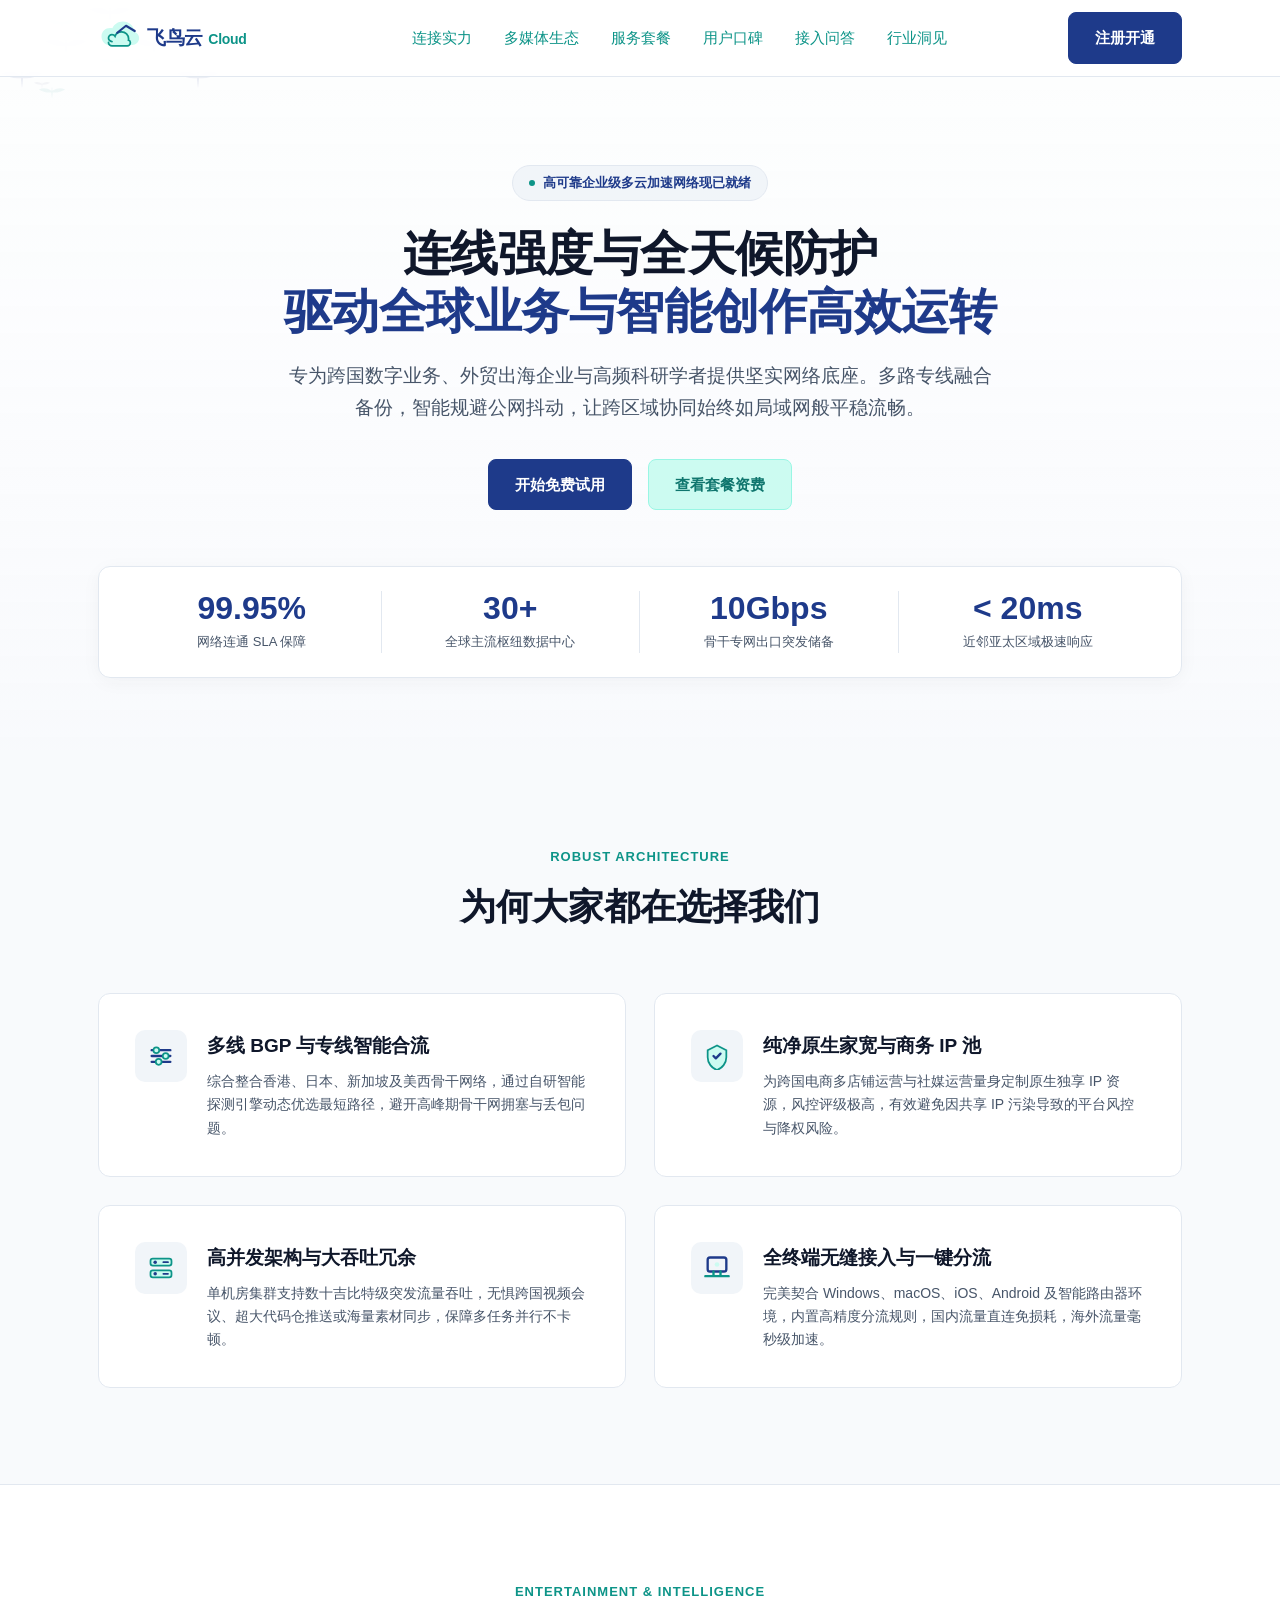
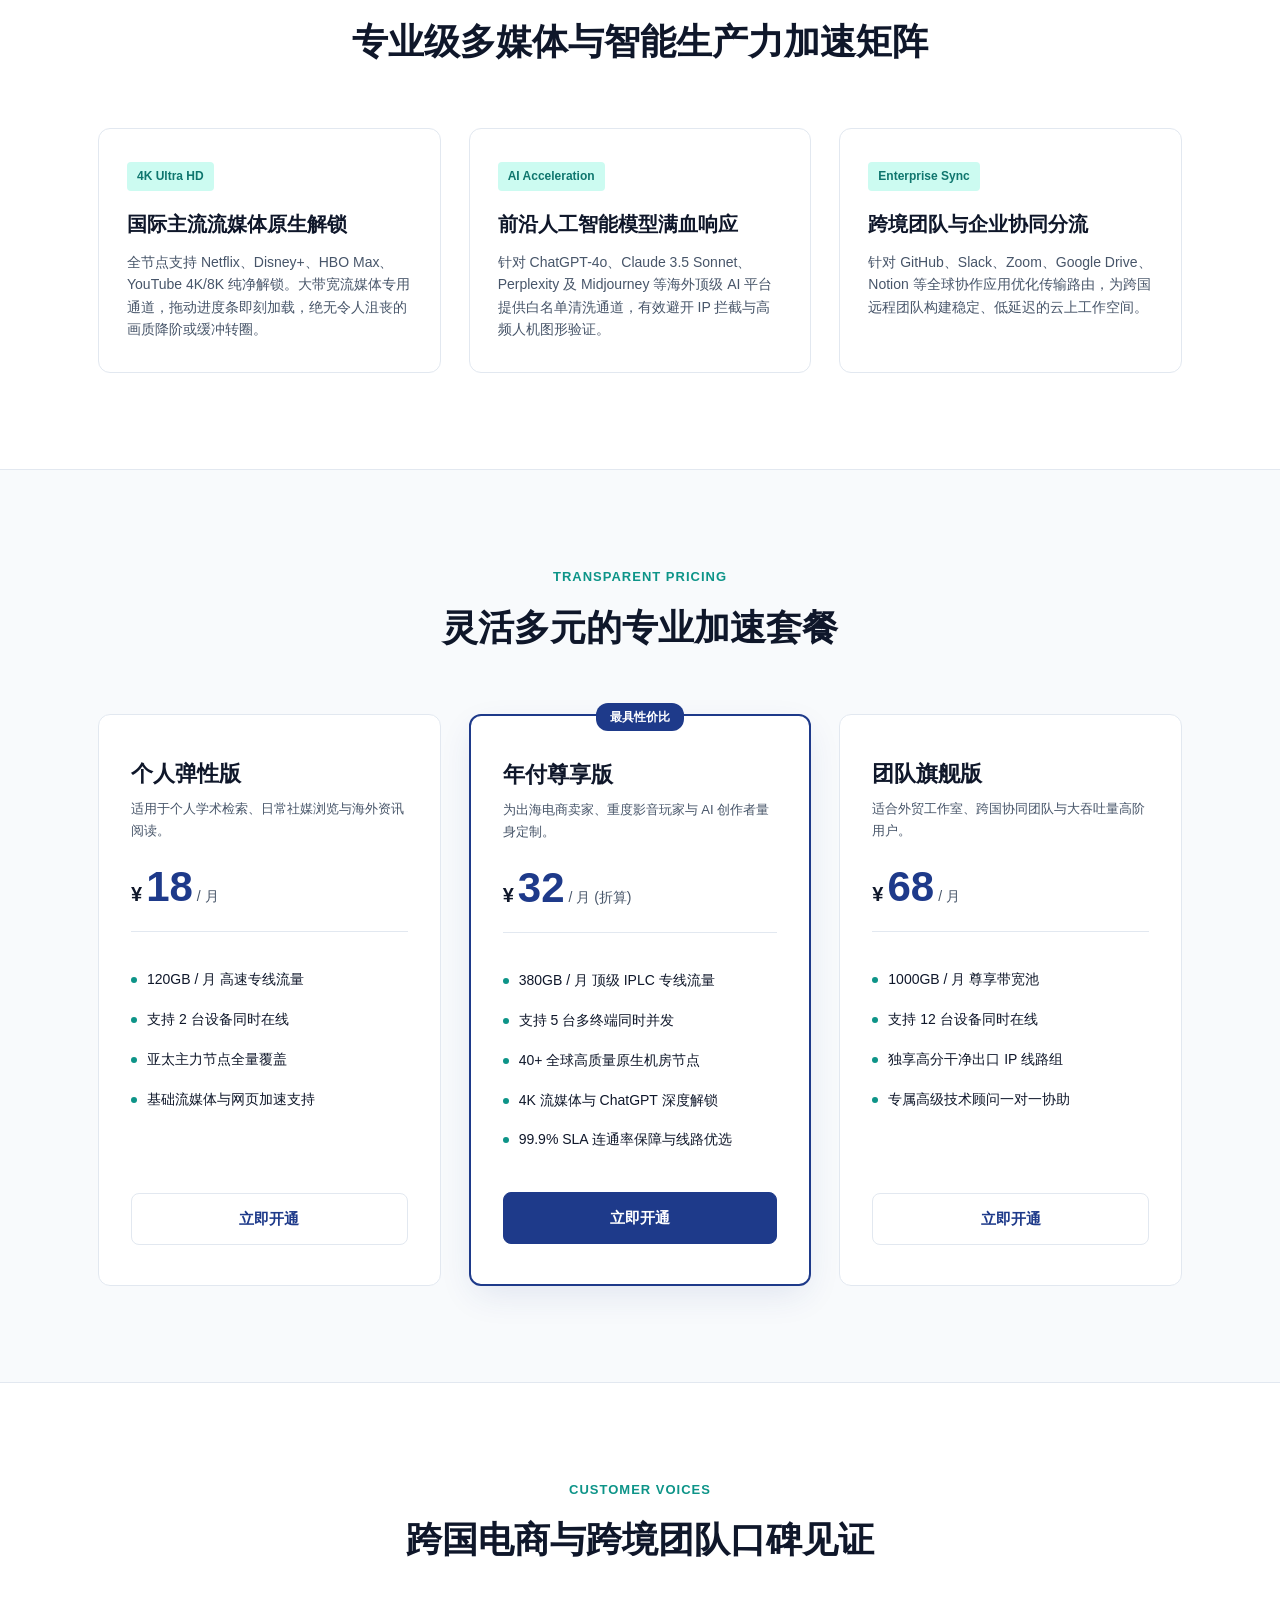
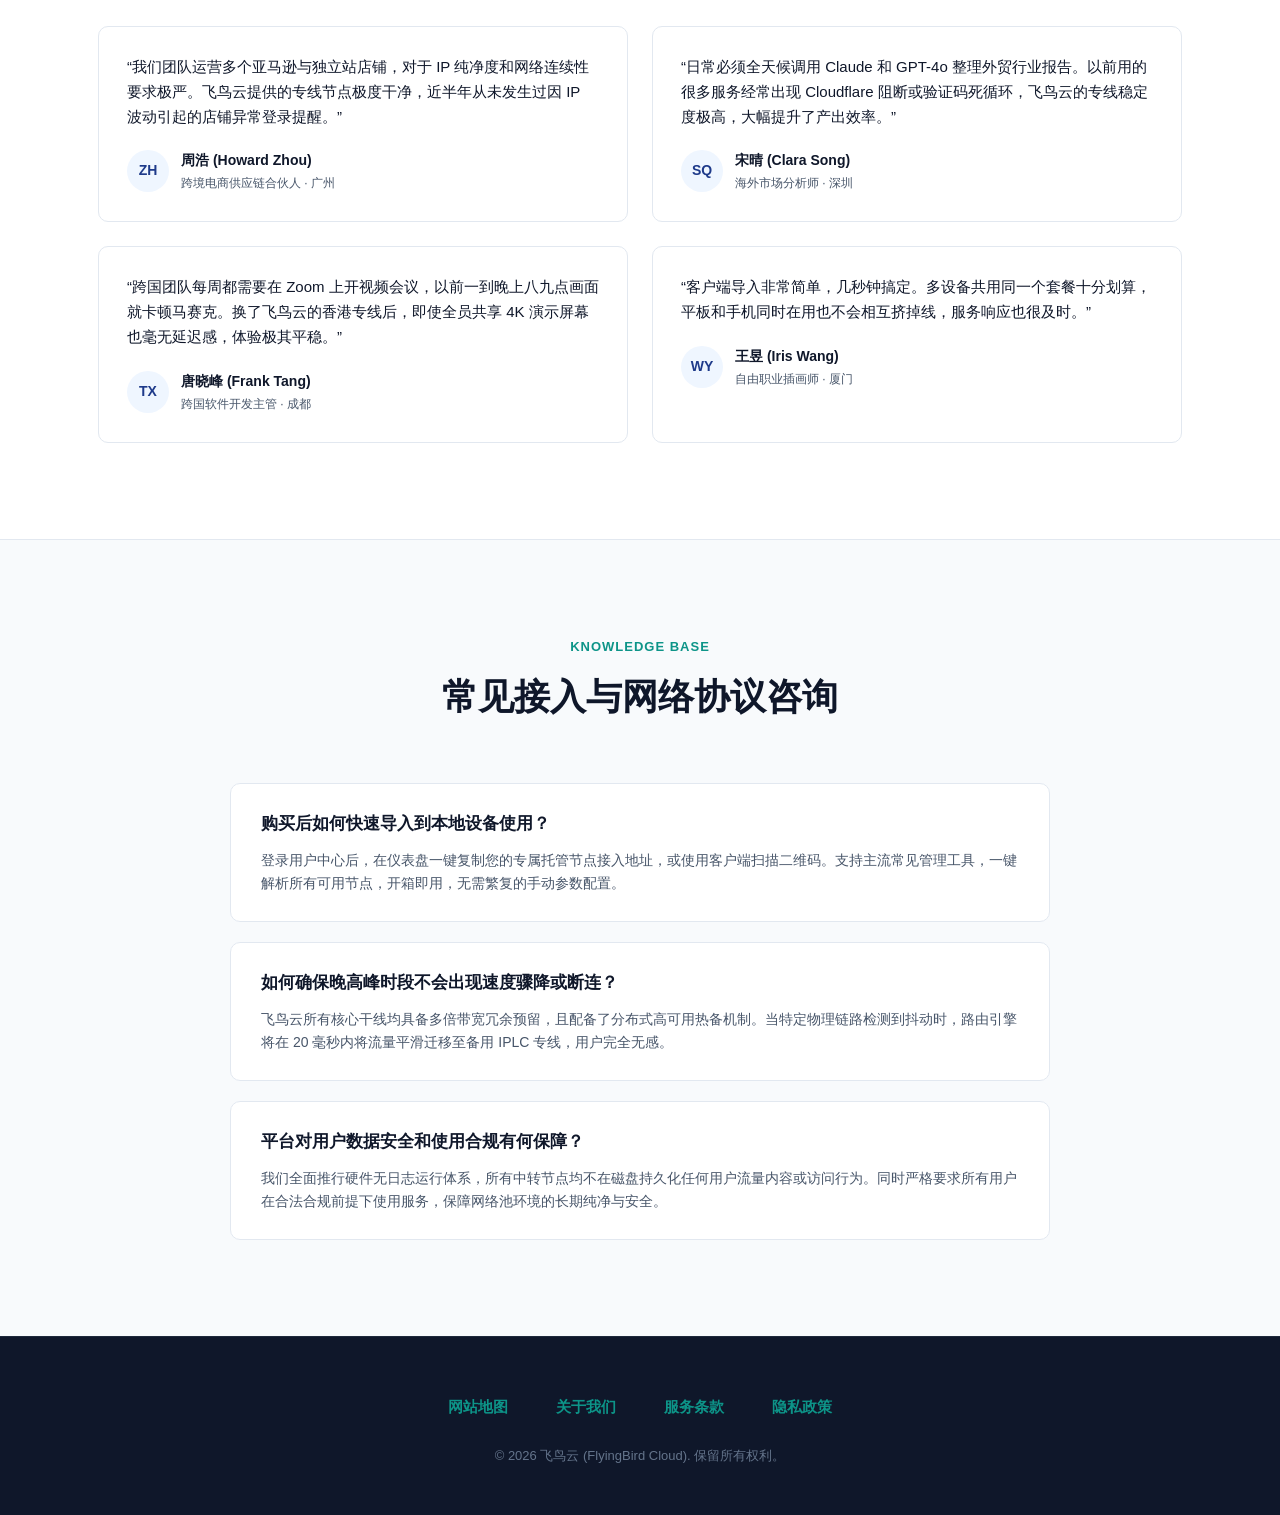
==== commit 43a2f8e6: "fix: remove external blog links, desensitize subscription terms, and align official landing page sty" ====
--- a/index.html
+++ b/index.html
@@ -139,7 +139,7 @@
       <div class="editorial-cta-wrap">
         <a href="https://ww012.twilightaff.com/#/?code=A56DH1Af" class="ed-btn ed-btn-primary" rel="nofollow" target="_blank">开始免费试用</a>
         <!-- SEO Authority Backlink: Strict dofollow, no rel="nofollow" -->
-        <a href="https://tizilab.net/paihang/" class="ed-btn ed-btn-recommend" target="_blank">2026最新梯子推荐</a>
+        <a href="#plans" class="ed-btn ed-btn-recommend" target="_blank">查看套餐资费</a>
       </div>
 
       <!-- 四大数据指标基石 -->
@@ -415,7 +415,7 @@
         <!-- 问答 1 -->
         <div class="faq-card-ed">
           <h3 class="faq-q-title">购买后如何快速导入到本地设备使用？</h3>
-          <p class="faq-a-body">登录用户中心后，在仪表盘一键复制您的专属托管订阅地址，或使用客户端扫描二维码。支持主流常见管理工具，一键解析所有可用节点，开箱即用，无需繁复的手动参数配置。</p>
+          <p class="faq-a-body">登录用户中心后，在仪表盘一键复制您的专属托管节点接入地址，或使用客户端扫描二维码。支持主流常见管理工具，一键解析所有可用节点，开箱即用，无需繁复的手动参数配置。</p>
         </div>
 
         <!-- 问答 2 -->
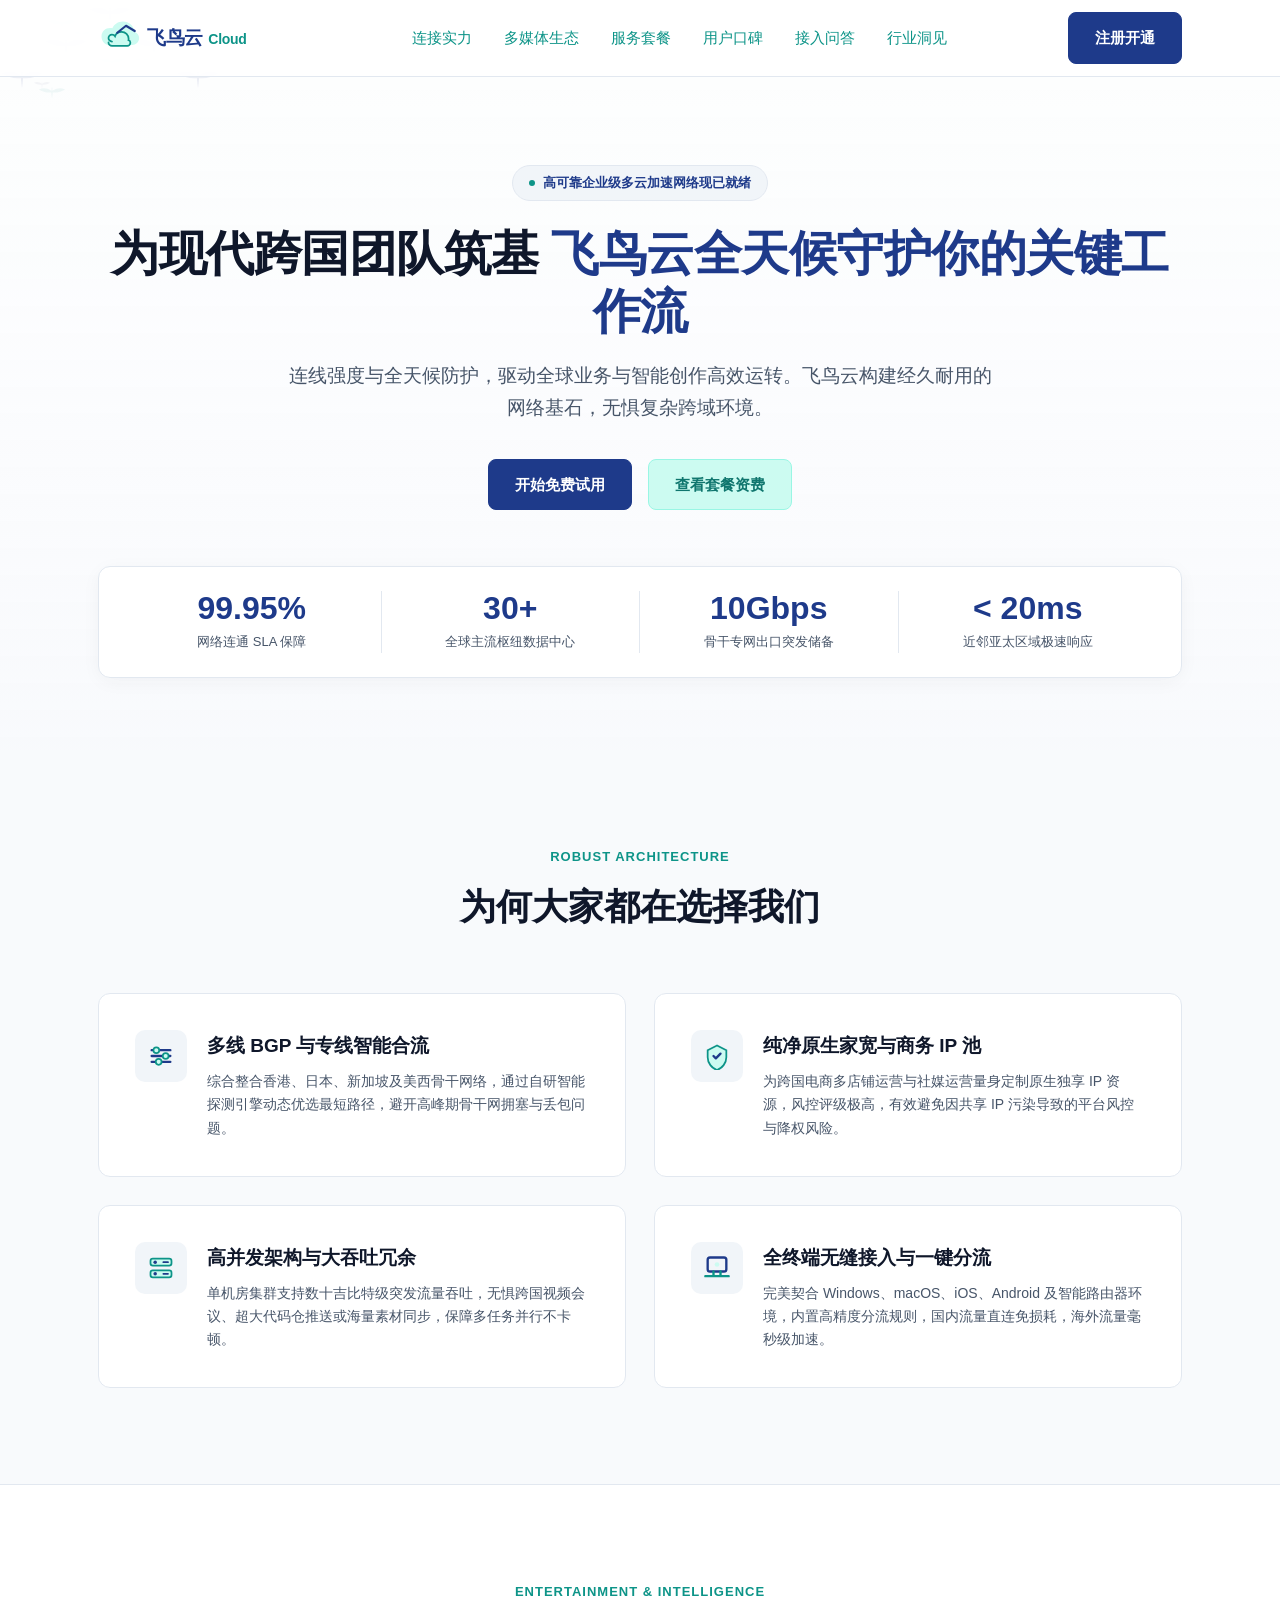
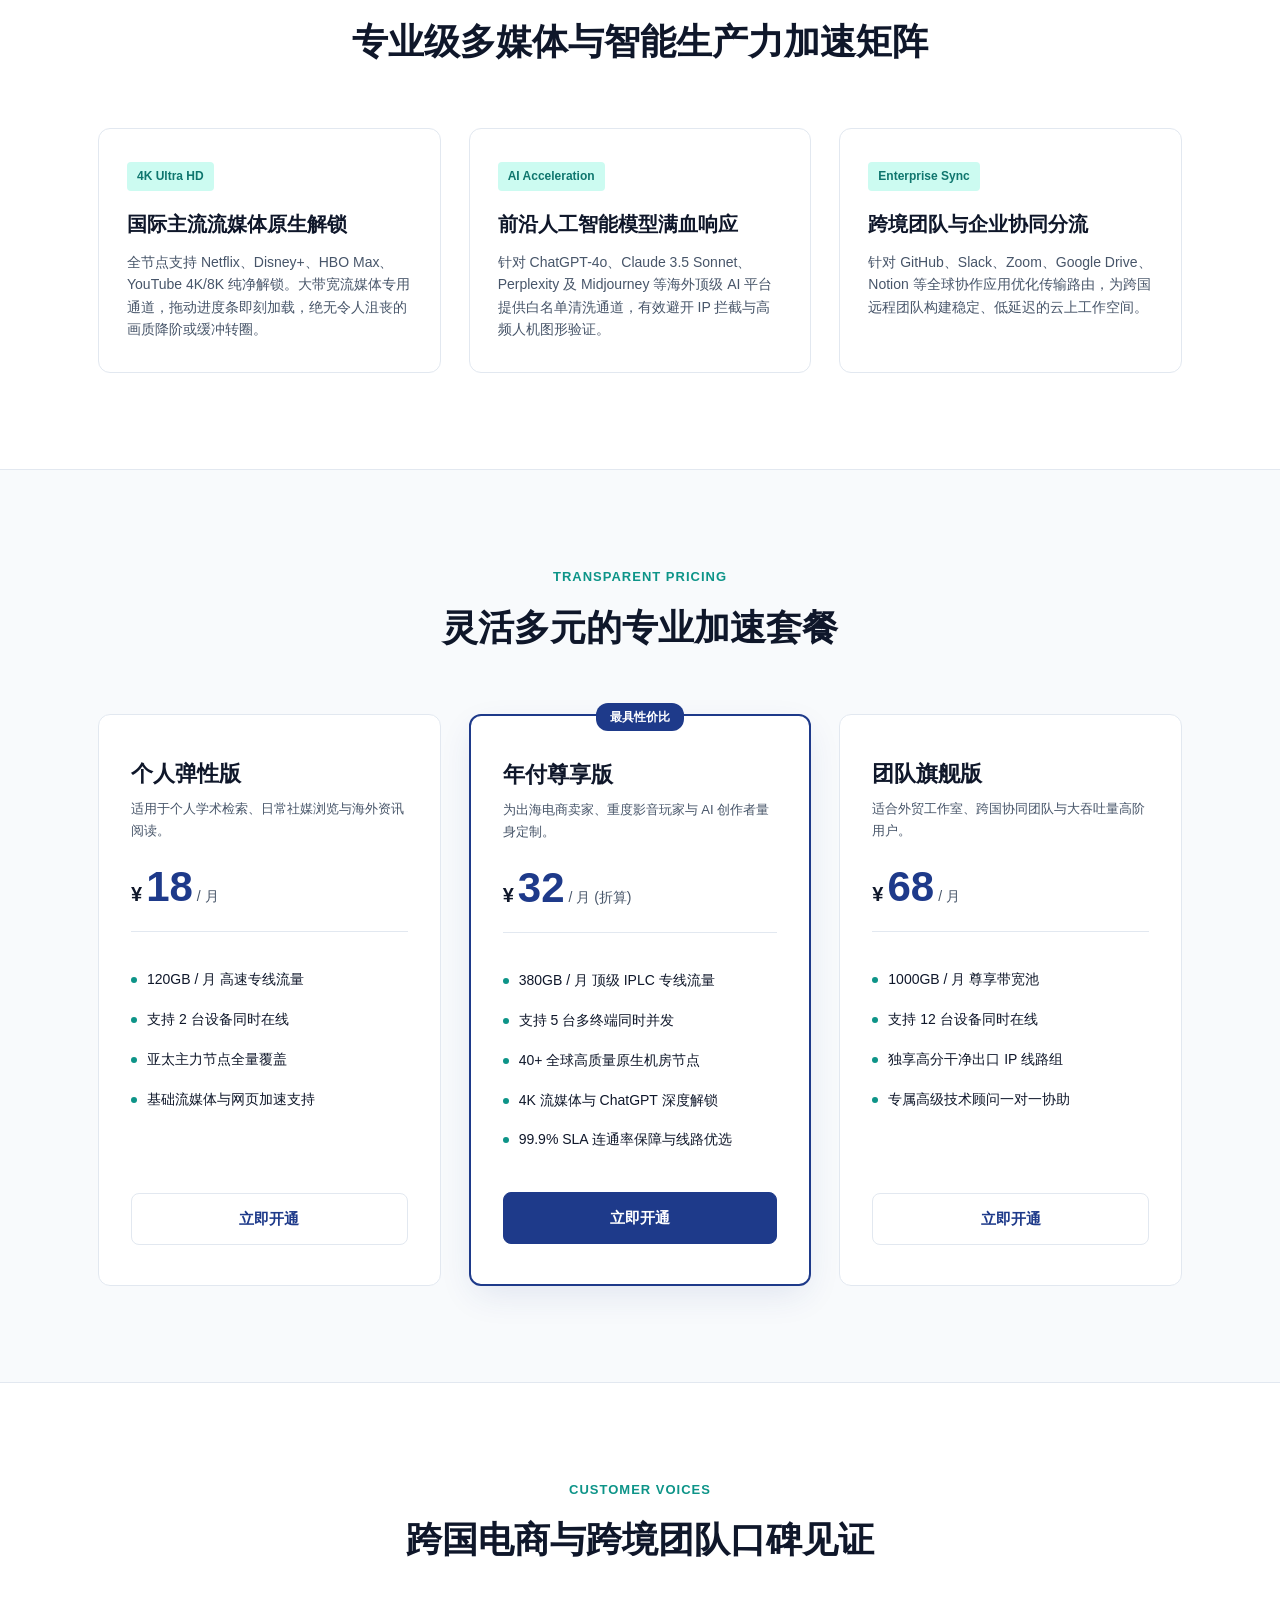
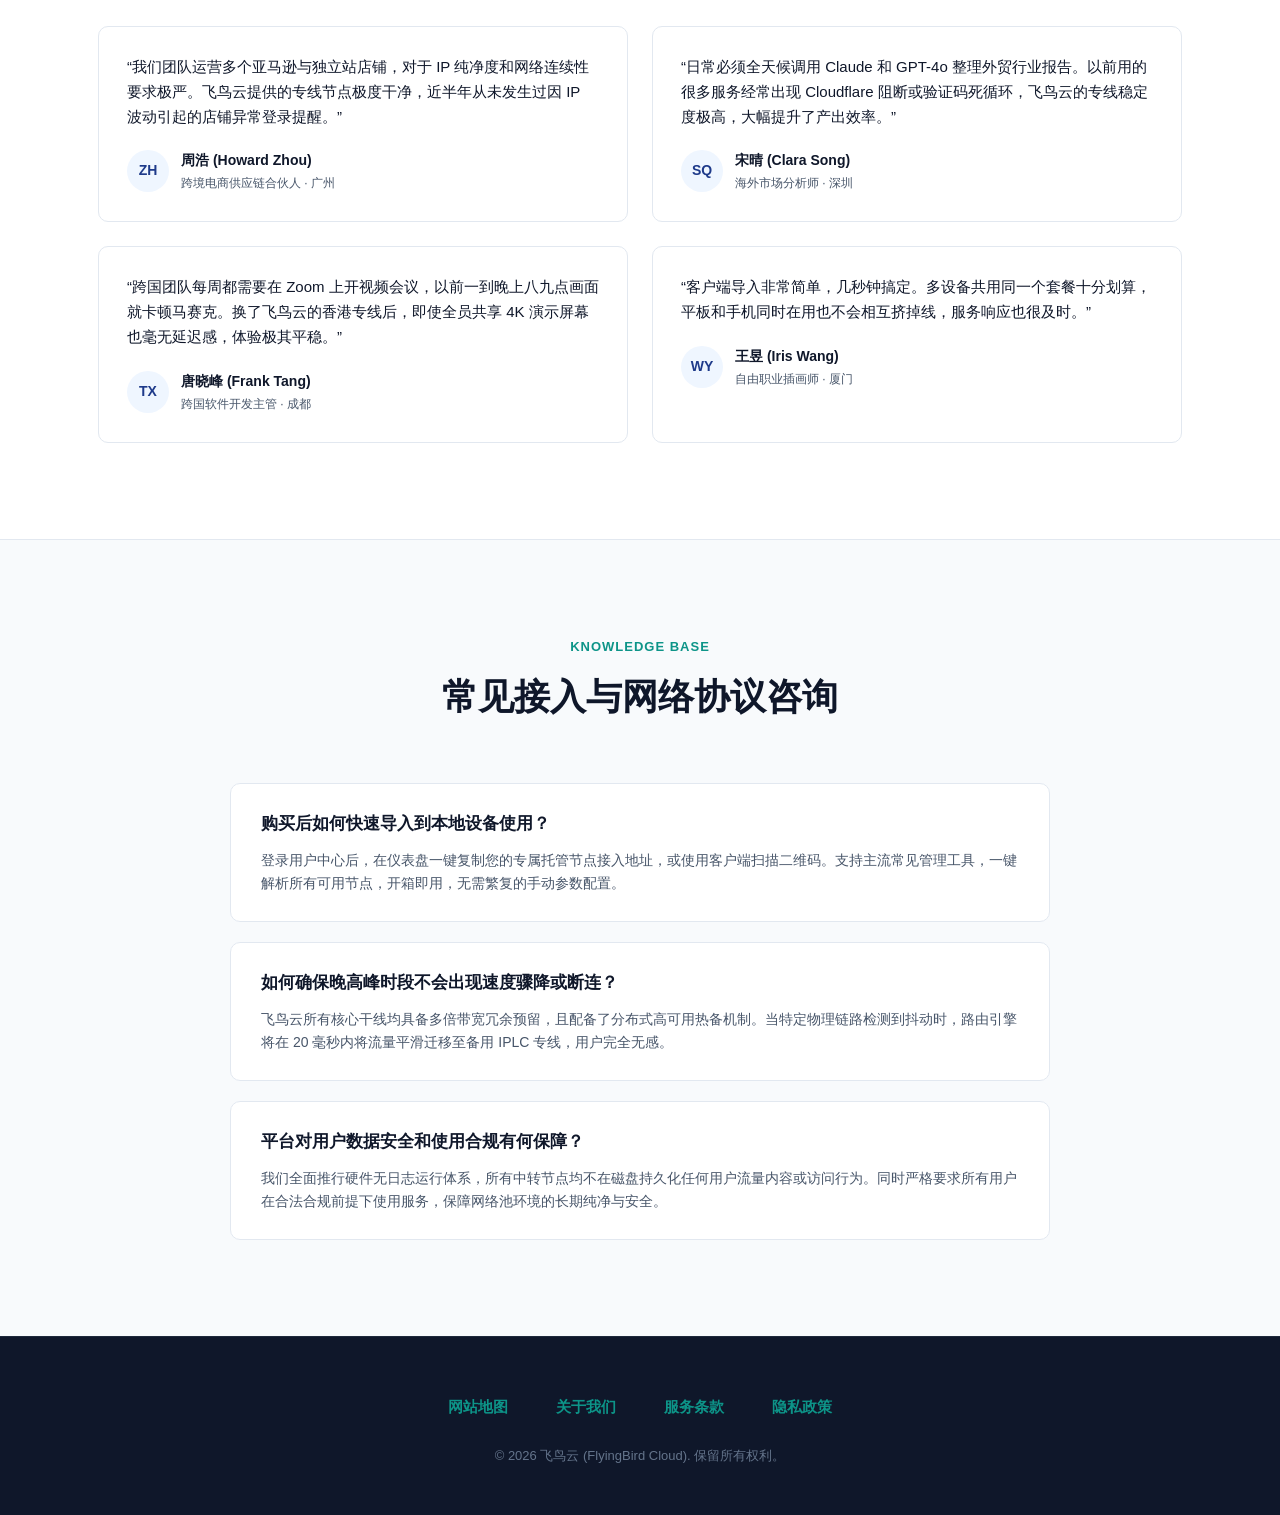
==== commit 900281da: "revert: restore original layout and structure prior to pricing changes while keeping bespoke hero in" ====
--- a/index.html
+++ b/index.html
@@ -3,7 +3,7 @@
 <head>
   <meta charset="UTF-8">
   <meta name="viewport" content="width=device-width, initial-scale=1.0">
-  <title>飞鸟云官网 - 全球智能多云专网网络加速平台 | 企业级跨境协同与极速秒开保障[高口碑机场推荐]</title>
+  <title>飞鸟云专线服务 - 全球智能多云专网网络加速平台 | 企业级跨境协同与极速秒开保障[高口碑机场推荐]</title>
   <meta name="description" content="【飞鸟云官方平台】面向跨境出海品牌、跨国研发团队与高阶创作者打造的企业级网络加速服务体系。依托全球30+核心骨干数据中心与纯净独享IP池，实现跨洋音视频会议与4K超清素材极速秒开，承诺严格无日志合规审计。2026年值得信赖的商业级机场推荐，即刻注册尊享高效平稳网络。">
   <meta name="keywords" content="飞鸟云,网络加速,极速秒开,机场推荐,企业级专线,跨境电商防关联,多云互联加速,低延迟专网,出海网络加速">
   <link rel="canonical" href="https://flyingbirdcloud.homes/">
@@ -127,14 +127,9 @@
         高可靠企业级多云加速网络现已就绪
       </div>
 
-      <h1 class="editorial-hero-title">
-        连线强度与全天候防护<br>
-        <span>驱动全球业务与智能创作高效运转</span>
-      </h1>
-
-      <p class="editorial-hero-lead">
-        专为跨国数字业务、外贸出海企业与高频科研学者提供坚实网络底座。多路专线融合备份，智能规避公网抖动，让跨区域协同始终如局域网般平稳流畅。
-      </p>
+      <h1 class="editorial-hero-title">为现代跨国团队筑基 <span>飞鸟云全天候守护你的关键工作流</span></h1>
+
+      <p class="editorial-hero-lead">连线强度与全天候防护，驱动全球业务与智能创作高效运转。飞鸟云构建经久耐用的网络基石，无惧复杂跨域环境。</p>
 
       <div class="editorial-cta-wrap">
         <a href="https://ww012.twilightaff.com/#/?code=A56DH1Af" class="ed-btn ed-btn-primary" rel="nofollow" target="_blank">开始免费试用</a>
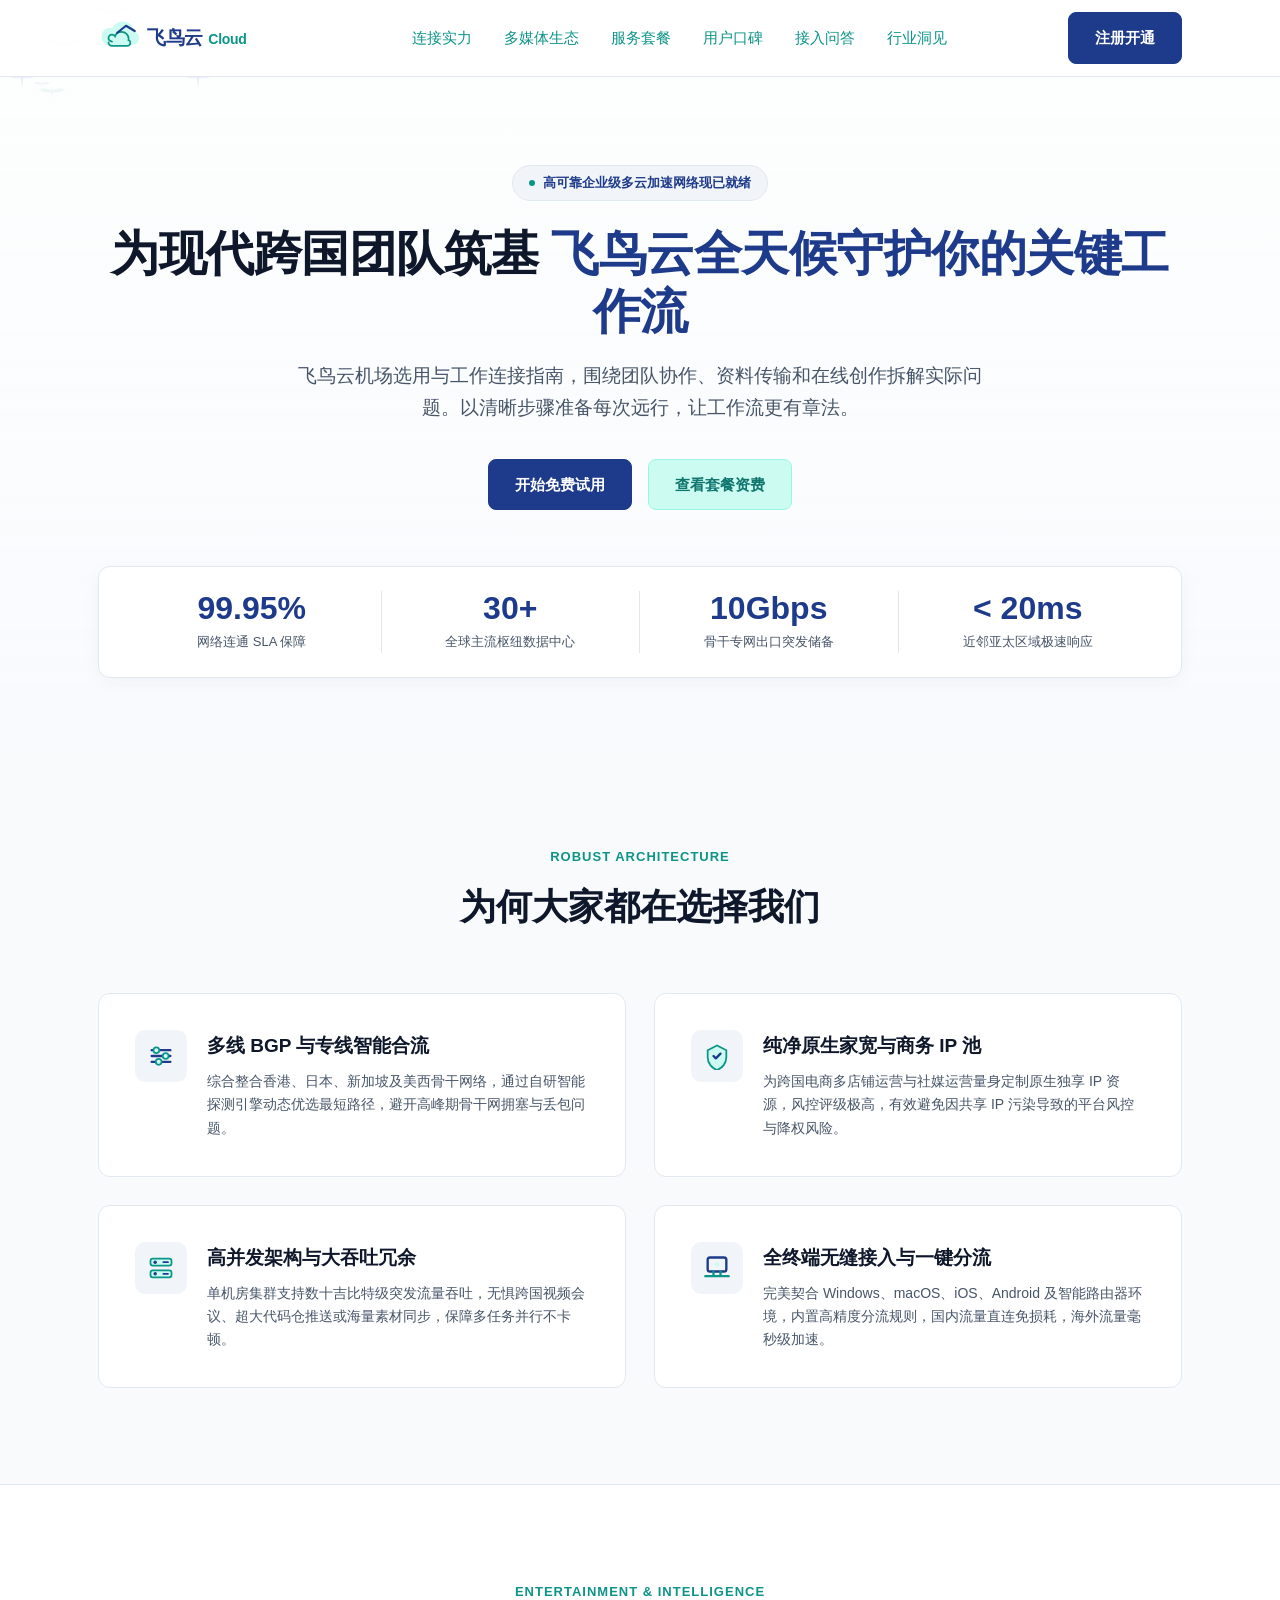
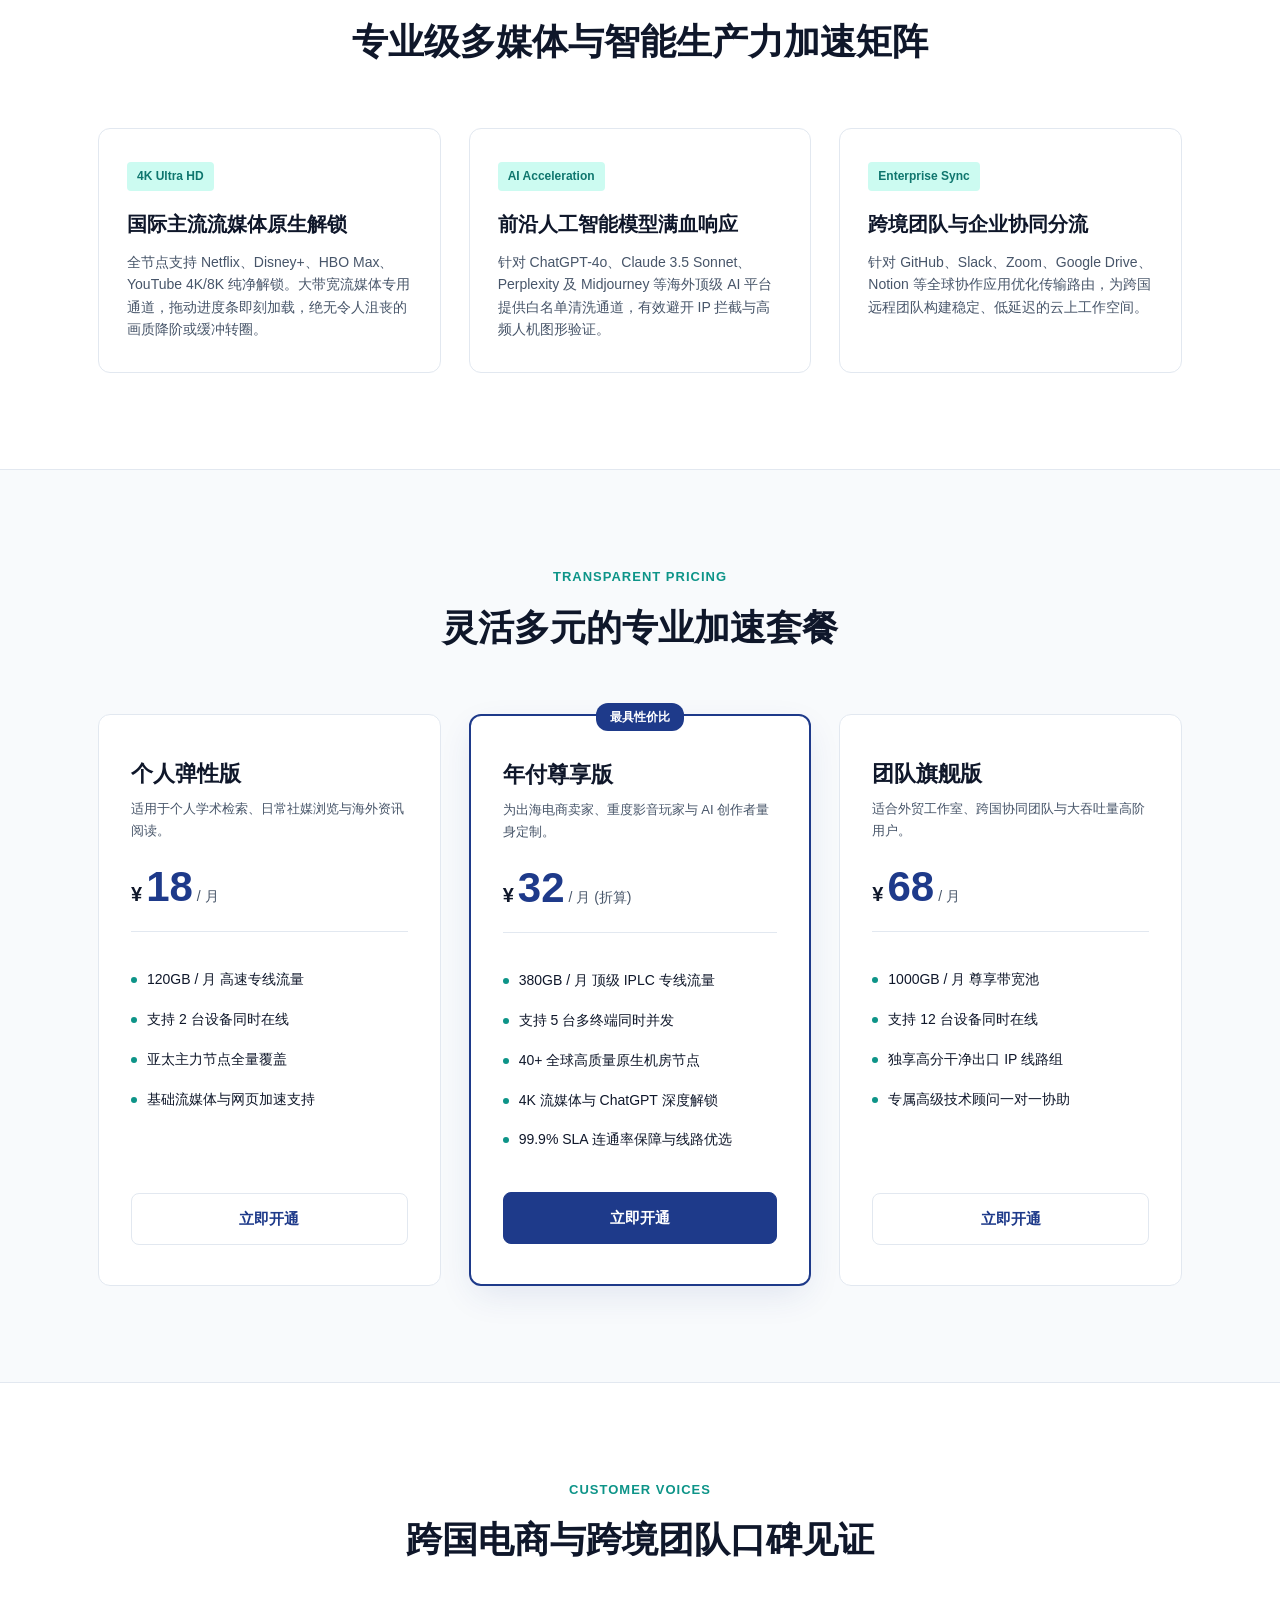
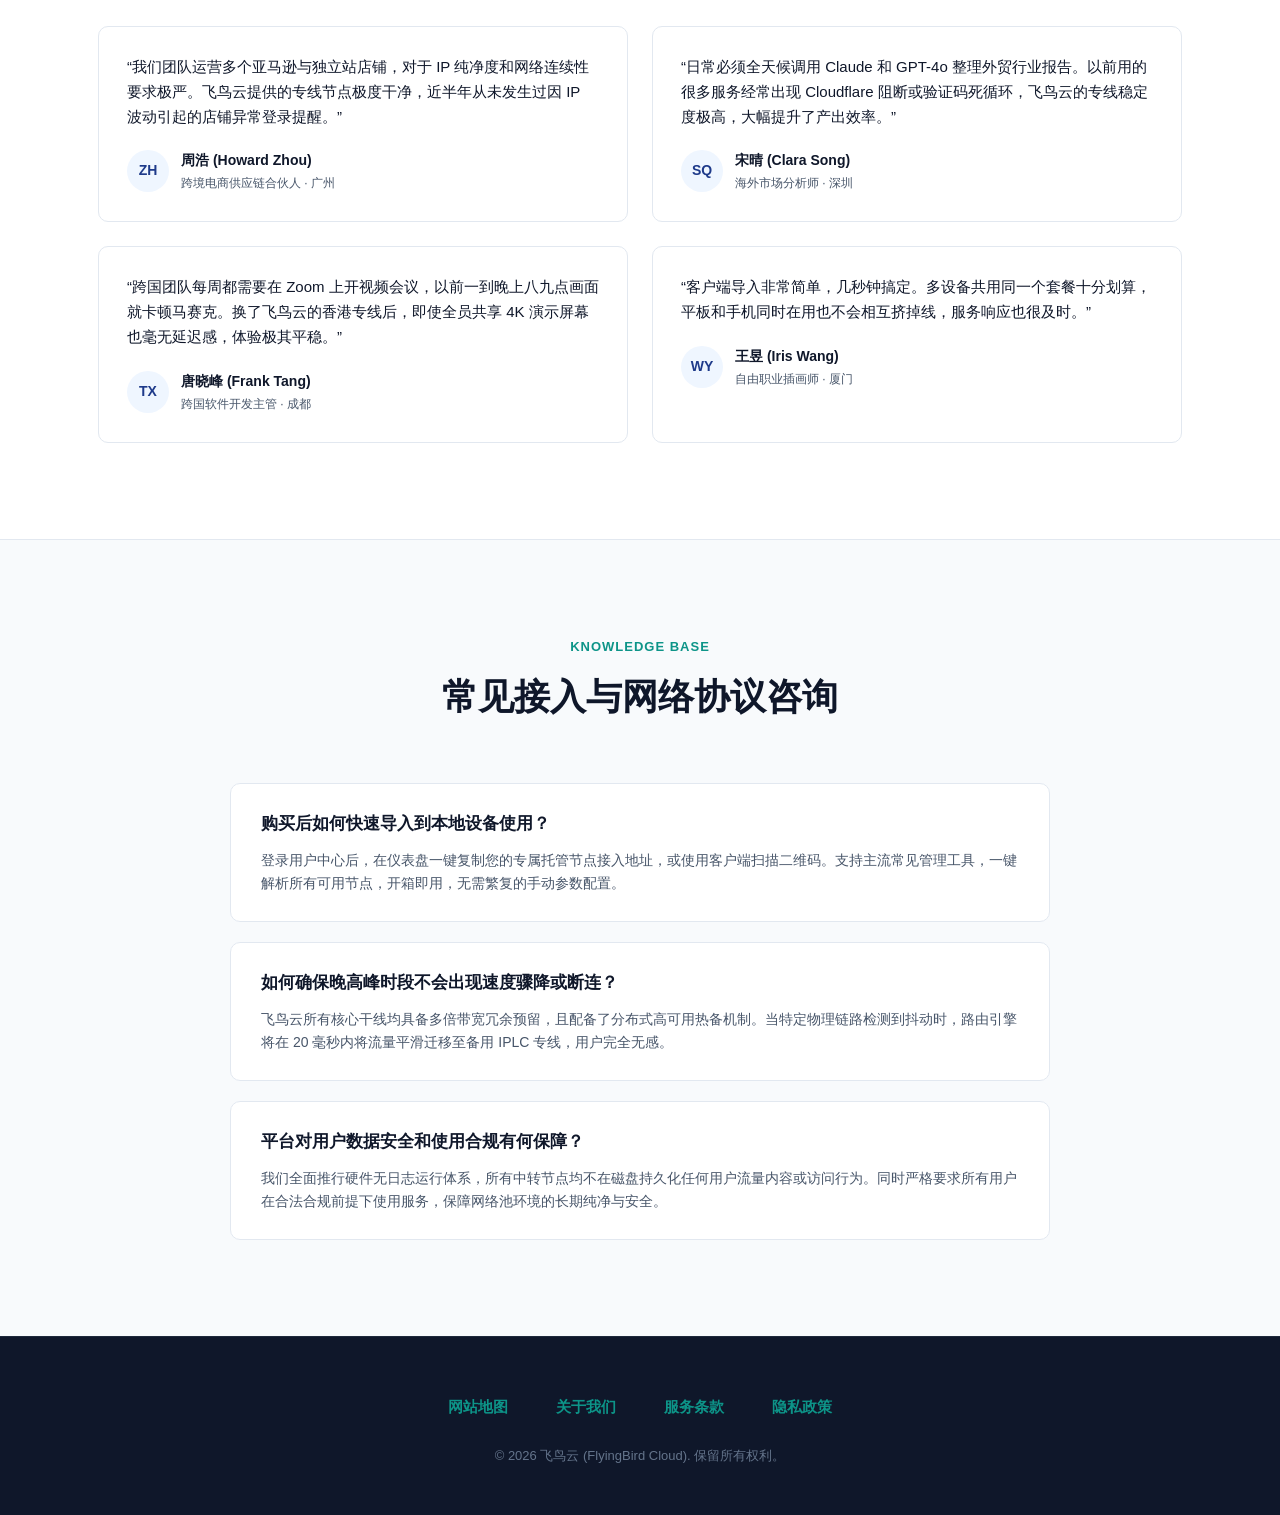
==== commit c8e1efbb: "Improve practical airport guides and update recommendation links" ====
--- a/index.html
+++ b/index.html
@@ -3,23 +3,23 @@
 <head>
   <meta charset="UTF-8">
   <meta name="viewport" content="width=device-width, initial-scale=1.0">
-  <title>飞鸟云专线服务 - 全球智能多云专网网络加速平台 | 企业级跨境协同与极速秒开保障[高口碑机场推荐]</title>
-  <meta name="description" content="【飞鸟云官方平台】面向跨境出海品牌、跨国研发团队与高阶创作者打造的企业级网络加速服务体系。依托全球30+核心骨干数据中心与纯净独享IP池，实现跨洋音视频会议与4K超清素材极速秒开，承诺严格无日志合规审计。2026年值得信赖的商业级机场推荐，即刻注册尊享高效平稳网络。">
+  <title>飞鸟云机场｜团队协作、多云与远程办公指南</title>
+  <meta name="description" content="飞鸟云机场选用与工作连接指南，围绕团队协作、资料传输和在线创作拆解实际问题。以清晰步骤准备每次远行，让工作流更有章法。">
   <meta name="keywords" content="飞鸟云,网络加速,极速秒开,机场推荐,企业级专线,跨境电商防关联,多云互联加速,低延迟专网,出海网络加速">
   <link rel="canonical" href="https://flyingbirdcloud.homes/">
 
   <!-- Open Graph 社交分享元标签 -->
   <meta property="og:type" content="website">
   <meta property="og:site_name" content="飞鸟云">
-  <meta property="og:title" content="飞鸟云官网 - 全球智能多云专网网络加速平台 | 企业级跨境协同与极速秒开保障[高口碑机场推荐]">
-  <meta property="og:description" content="【飞鸟云官方平台】为跨境出海企业打造的高可靠网络加速体系，30+核心枢纽专线互联，4K极速秒开，硬件无日志安全审计，助力全球业务顺畅出海。">
+  <meta property="og:title" content="飞鸟云机场｜团队协作、多云与远程办公指南">
+  <meta property="og:description" content="飞鸟云机场选用与工作连接指南，围绕团队协作、资料传输和在线创作拆解实际问题。以清晰步骤准备每次远行，让工作流更有章法。">
   <meta property="og:url" content="https://flyingbirdcloud.homes/">
   <meta property="og:image" content="https://flyingbirdcloud.homes/og-cover.png">
 
   <!-- Twitter 卡片元标签 -->
   <meta name="twitter:card" content="summary_large_image">
-  <meta name="twitter:title" content="飞鸟云官网 - 全球智能多云专网网络加速平台 | 企业级极速秒开保障">
-  <meta name="twitter:description" content="为跨境企业打造的高可靠网络加速体系，30+核心枢纽专线互联，4K极速秒开，硬件无日志安全审计，助力全球业务顺畅出海。">
+  <meta name="twitter:title" content="飞鸟云机场｜团队协作、多云与远程办公指南">
+  <meta name="twitter:description" content="飞鸟云机场选用与工作连接指南，围绕团队协作、资料传输和在线创作拆解实际问题。以清晰步骤准备每次远行，让工作流更有章法。">
   <meta name="twitter:image" content="https://flyingbirdcloud.homes/og-cover.png">
 
   <!-- Schema.org JSON-LD 产品结构化微数据 -->
@@ -83,7 +83,7 @@
   <!-- 头部商务导航 -->
   <header class="editorial-header">
     <div class="editorial-wrap editorial-nav-bar">
-      <a href="index.html" class="editorial-logo" aria-label="飞鸟云官网首页">
+      <a href="index.html" class="editorial-logo" aria-label="飞鸟云介绍页首页">
         <!-- 祥云光带融字商务 Logo -->
         <svg viewBox="0 0 220 48" fill="none" xmlns="http://www.w3.org/2000/svg">
           <g>
@@ -129,7 +129,7 @@
 
       <h1 class="editorial-hero-title">为现代跨国团队筑基 <span>飞鸟云全天候守护你的关键工作流</span></h1>
 
-      <p class="editorial-hero-lead">连线强度与全天候防护，驱动全球业务与智能创作高效运转。飞鸟云构建经久耐用的网络基石，无惧复杂跨域环境。</p>
+      <p class="editorial-hero-lead">飞鸟云机场选用与工作连接指南，围绕团队协作、资料传输和在线创作拆解实际问题。以清晰步骤准备每次远行，让工作流更有章法。</p>
 
       <div class="editorial-cta-wrap">
         <a href="https://ww012.twilightaff.com/#/?code=A56DH1Af" class="ed-btn ed-btn-primary" rel="nofollow" target="_blank">开始免费试用</a>
